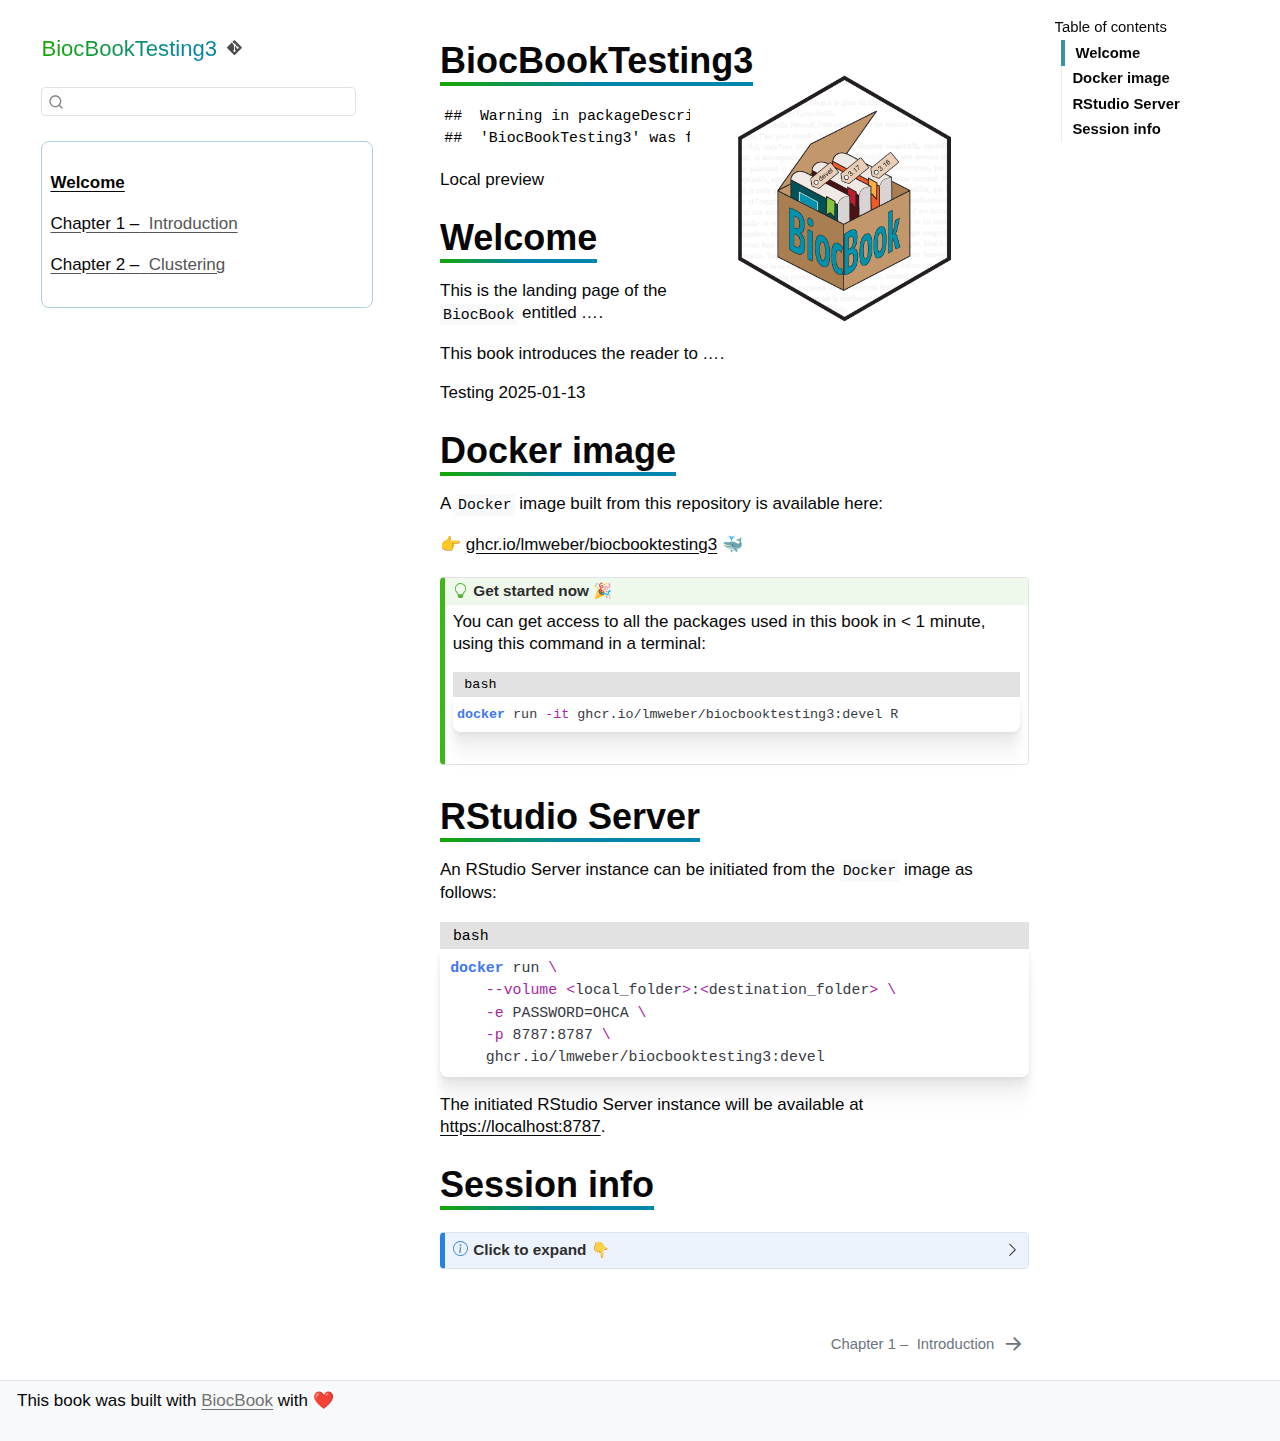
==== inst/docs/index.html @ b906fea3 "testing 2025-01-13" ====
<!DOCTYPE html>
<html xmlns="http://www.w3.org/1999/xhtml" lang="en" xml:lang="en"><head>
<meta http-equiv="Content-Type" content="text/html; charset=UTF-8">
<meta charset="utf-8">
<meta name="generator" content="quarto-1.6.39">
<meta name="viewport" content="width=device-width, initial-scale=1.0, user-scalable=yes">
<title>BiocBookTesting3</title>
<style>
code{white-space: pre-wrap;}
span.smallcaps{font-variant: small-caps;}
div.columns{display: flex; gap: min(4vw, 1.5em);}
div.column{flex: auto; overflow-x: auto;}
div.hanging-indent{margin-left: 1.5em; text-indent: -1.5em;}
ul.task-list{list-style: none;}
ul.task-list li input[type="checkbox"] {
  width: 0.8em;
  margin: 0 0.8em 0.2em -1em; /* quarto-specific, see https://github.com/quarto-dev/quarto-cli/issues/4556 */ 
  vertical-align: middle;
}
/* CSS for syntax highlighting */
pre > code.sourceCode { white-space: pre; position: relative; }
pre > code.sourceCode > span { line-height: 1.25; }
pre > code.sourceCode > span:empty { height: 1.2em; }
.sourceCode { overflow: visible; }
code.sourceCode > span { color: inherit; text-decoration: inherit; }
div.sourceCode { margin: 1em 0; }
pre.sourceCode { margin: 0; }
@media screen {
div.sourceCode { overflow: auto; }
}
@media print {
pre > code.sourceCode { white-space: pre-wrap; }
pre > code.sourceCode > span { display: inline-block; text-indent: -5em; padding-left: 5em; }
}
pre.numberSource code
  { counter-reset: source-line 0; }
pre.numberSource code > span
  { position: relative; left: -4em; counter-increment: source-line; }
pre.numberSource code > span > a:first-child::before
  { content: counter(source-line);
    position: relative; left: -1em; text-align: right; vertical-align: baseline;
    border: none; display: inline-block;
    -webkit-touch-callout: none; -webkit-user-select: none;
    -khtml-user-select: none; -moz-user-select: none;
    -ms-user-select: none; user-select: none;
    padding: 0 4px; width: 4em;
  }
pre.numberSource { margin-left: 3em;  padding-left: 4px; }
div.sourceCode
  {   }
@media screen {
pre > code.sourceCode > span > a:first-child::before { text-decoration: underline; }
}
</style>

<script src="site_libs/quarto-nav/quarto-nav.js"></script>
<script src="site_libs/quarto-nav/headroom.min.js"></script>
<script src="site_libs/clipboard/clipboard.min.js"></script>
<script src="site_libs/quarto-search/autocomplete.umd.js"></script>
<script src="site_libs/quarto-search/fuse.min.js"></script>
<script src="site_libs/quarto-search/quarto-search.js"></script>
<meta name="quarto:offset" content="./">
<link href="./pages/introduction.html" rel="next">
<link href="./assets/favicon.png" rel="icon" type="image/png">
<script src="site_libs/quarto-html/quarto.js"></script>
<script src="site_libs/quarto-html/popper.min.js"></script>
<script src="site_libs/quarto-html/tippy.umd.min.js"></script>
<script src="site_libs/quarto-html/anchor.min.js"></script>
<link href="site_libs/quarto-html/tippy.css" rel="stylesheet">
<link href="site_libs/quarto-html/quarto-syntax-highlighting-e8fb9d25728d58bfeac61b497e4a6629.css" rel="stylesheet" id="quarto-text-highlighting-styles">
<script src="site_libs/bootstrap/bootstrap.min.js"></script>
<link href="site_libs/bootstrap/bootstrap-icons.css" rel="stylesheet">
<link href="site_libs/bootstrap/bootstrap-6640fc9f3ba117f21c5e488130df9434.min.css" rel="stylesheet" append-hash="true" id="quarto-bootstrap" data-mode="light"><script id="quarto-search-options" type="application/json">{
  "location": "sidebar",
  "copy-button": false,
  "collapse-after": 3,
  "panel-placement": "start",
  "type": "textbox",
  "limit": 50,
  "keyboard-shortcut": [
    "f",
    "/",
    "s"
  ],
  "show-item-context": false,
  "language": {
    "search-no-results-text": "No results",
    "search-matching-documents-text": "matching documents",
    "search-copy-link-title": "Copy link to search",
    "search-hide-matches-text": "Hide additional matches",
    "search-more-match-text": "more match in this document",
    "search-more-matches-text": "more matches in this document",
    "search-clear-button-title": "Clear",
    "search-text-placeholder": "",
    "search-detached-cancel-button-title": "Cancel",
    "search-submit-button-title": "Submit",
    "search-label": "Search"
  }
}</script>
</head>
<body class="nav-sidebar docked">

<div id="quarto-search-results"></div>
  <header id="quarto-header" class="headroom fixed-top"><nav class="quarto-secondary-nav"><div class="container-fluid d-flex">
      <button type="button" class="quarto-btn-toggle btn" data-bs-toggle="collapse" role="button" data-bs-target=".quarto-sidebar-collapse-item" aria-controls="quarto-sidebar" aria-expanded="false" aria-label="Toggle sidebar navigation" onclick="if (window.quartoToggleHeadroom) { window.quartoToggleHeadroom(); }">
        <i class="bi bi-layout-text-sidebar-reverse"></i>
      </button>
        <nav class="quarto-page-breadcrumbs" aria-label="breadcrumb"><ol class="breadcrumb"><li class="breadcrumb-item"><a href="./index.html">Welcome</a></li></ol></nav>
        <a class="flex-grow-1" role="navigation" data-bs-toggle="collapse" data-bs-target=".quarto-sidebar-collapse-item" aria-controls="quarto-sidebar" aria-expanded="false" aria-label="Toggle sidebar navigation" onclick="if (window.quartoToggleHeadroom) { window.quartoToggleHeadroom(); }">      
        </a>
      <button type="button" class="btn quarto-search-button" aria-label="Search" onclick="window.quartoOpenSearch();">
        <i class="bi bi-search"></i>
      </button>
    </div>
  </nav></header><!-- content --><div id="quarto-content" class="quarto-container page-columns page-rows-contents page-layout-article">
<!-- sidebar -->
  <nav id="quarto-sidebar" class="sidebar collapse collapse-horizontal quarto-sidebar-collapse-item sidebar-navigation docked overflow-auto"><div class="pt-lg-2 mt-2 text-left sidebar-header">
    <div class="sidebar-title mb-0 py-0">
      <a href="./">BiocBookTesting3</a> 
        <div class="sidebar-tools-main">
    <div class="dropdown">
      <a href="" title="" id="quarto-navigation-tool-dropdown-0" class="quarto-navigation-tool dropdown-toggle px-1" data-bs-toggle="dropdown" aria-expanded="false" role="link" aria-label=""><i class="bi bi-git"></i></a>
      <ul class="dropdown-menu" aria-labelledby="quarto-navigation-tool-dropdown-0">
<li>
            <a class="dropdown-item sidebar-tools-main-item" href="https://github.com/lmweber/BiocBookTesting3/">
            Source Code
            </a>
          </li>
          <li>
            <a class="dropdown-item sidebar-tools-main-item" href="https://lmweber.github.io/BiocBookTesting3/devel/">
            Browse version `devel`
            </a>
          </li>
      </ul>
</div>
</div>
    </div>
      </div>
        <div class="mt-2 flex-shrink-0 align-items-center">
        <div class="sidebar-search">
        <div id="quarto-search" class="" title="Search"></div>
        </div>
        </div>
    <div class="sidebar-menu-container"> 
    <ul class="list-unstyled mt-1">
<li class="sidebar-item">
  <div class="sidebar-item-container"> 
  <a href="./index.html" class="sidebar-item-text sidebar-link active">
 <span class="menu-text">Welcome</span></a>
  </div>
</li>
        <li class="sidebar-item">
  <div class="sidebar-item-container"> 
  <a href="./pages/introduction.html" class="sidebar-item-text sidebar-link">
 <span class="menu-text"><span class="chapter-number">1</span>&nbsp; <span class="chapter-title">Introduction</span></span></a>
  </div>
</li>
        <li class="sidebar-item">
  <div class="sidebar-item-container"> 
  <a href="./pages/clustering.html" class="sidebar-item-text sidebar-link">
 <span class="menu-text"><span class="chapter-number">2</span>&nbsp; <span class="chapter-title">Clustering</span></span></a>
  </div>
</li>
    </ul>
</div>
</nav><div id="quarto-sidebar-glass" class="quarto-sidebar-collapse-item" data-bs-toggle="collapse" data-bs-target=".quarto-sidebar-collapse-item"></div>
<!-- margin-sidebar -->
    <div id="quarto-margin-sidebar" class="sidebar margin-sidebar">
        <nav id="TOC" role="doc-toc" class="toc-active"><h2 id="toc-title">Table of contents</h2>
   
  <ul>
<li><a href="#welcome" id="toc-welcome" class="nav-link active" data-scroll-target="#welcome">Welcome</a></li>
  <li><a href="#docker-image" id="toc-docker-image" class="nav-link" data-scroll-target="#docker-image">Docker image</a></li>
  <li><a href="#rstudio-server" id="toc-rstudio-server" class="nav-link" data-scroll-target="#rstudio-server">RStudio Server</a></li>
  <li><a href="#session-info" id="toc-session-info" class="nav-link" data-scroll-target="#session-info">Session info</a></li>
  </ul></nav>
    </div>
<!-- main -->
<main class="content" id="quarto-document-content"><header id="title-block-header" class="quarto-title-block default"><div class="quarto-title">
<h1 class="title">BiocBookTesting3</h1>
</div>



<div class="quarto-title-meta">

    
  
    
  </div>
  


</header><p><img src="assets/cover.png" title="BiocBookTesting3" class="quarto-cover-image img-fluid"></p>
<div class="cell" data-layout-align="center">
<pre><code>##  Warning in packageDescription("BiocBookTesting3"): no package
##  'BiocBookTesting3' was found</code></pre>
</div>
<p>Local preview</p>
<section id="welcome" class="level1 unnumbered"><h1 class="unnumbered">Welcome</h1>
<p>This is the landing page of the <code>BiocBook</code> entitled <em>…</em>.</p>
<p>This book introduces the reader to <em>…</em>.</p>
<p>Testing 2025-01-13</p>
</section><section id="docker-image" class="level1 unnumbered"><h1 class="unnumbered">Docker image</h1>
<p>A <code>Docker</code> image built from this repository is available here:</p>
<p>👉 <a href="https://ghcr.io/lmweber/biocbooktesting3">ghcr.io/lmweber/biocbooktesting3</a> 🐳</p>
<div class="callout callout-style-default callout-tip callout-titled">
<div class="callout-header d-flex align-content-center">
<div class="callout-icon-container">
<i class="callout-icon"></i>
</div>
<div class="callout-title-container flex-fill">
Get started now 🎉
</div>
</div>
<div class="callout-body-container callout-body">
<p>You can get access to all the packages used in this book in &lt; 1 minute, using this command in a terminal:</p>
<div class="cell" data-layout-align="center">
<div class="code-with-filename">
<div class="code-with-filename-file">
<pre><strong>bash</strong></pre>
</div>
<div class="sourceCode cell-code" id="cb2"><pre class="sourceCode sh code-with-copy"><code class="sourceCode bash"><span id="cb2-1"><a href="#cb2-1" aria-hidden="true" tabindex="-1"></a><span class="ex">docker</span> run <span class="at">-it</span> ghcr.io/lmweber/biocbooktesting3:devel R</span></code><button title="Copy to Clipboard" class="code-copy-button"><i class="bi"></i></button></pre></div>
</div>
</div>
</div>
</div>
</section><section id="rstudio-server" class="level1 unnumbered"><h1 class="unnumbered">RStudio Server</h1>
<p>An RStudio Server instance can be initiated from the <code>Docker</code> image as follows:</p>
<div class="cell" data-layout-align="center">
<div class="code-with-filename">
<div class="code-with-filename-file">
<pre><strong>bash</strong></pre>
</div>
<div class="sourceCode cell-code" id="cb3"><pre class="sourceCode sh code-with-copy"><code class="sourceCode bash"><span id="cb3-1"><a href="#cb3-1" aria-hidden="true" tabindex="-1"></a><span class="ex">docker</span> run <span class="dt">\</span></span>
<span id="cb3-2"><a href="#cb3-2" aria-hidden="true" tabindex="-1"></a>    <span class="at">--volume</span> <span class="op">&lt;</span>local_folder<span class="op">&gt;</span>:<span class="op">&lt;</span>destination_folder<span class="op">&gt;</span> <span class="dt">\</span></span>
<span id="cb3-3"><a href="#cb3-3" aria-hidden="true" tabindex="-1"></a>    <span class="at">-e</span> PASSWORD=OHCA <span class="dt">\</span></span>
<span id="cb3-4"><a href="#cb3-4" aria-hidden="true" tabindex="-1"></a>    <span class="at">-p</span> 8787:8787 <span class="dt">\</span></span>
<span id="cb3-5"><a href="#cb3-5" aria-hidden="true" tabindex="-1"></a>    ghcr.io/lmweber/biocbooktesting3:devel</span></code><button title="Copy to Clipboard" class="code-copy-button"><i class="bi"></i></button></pre></div>
</div>
</div>
<p>The initiated RStudio Server instance will be available at <a href="https://localhost:8787">https://localhost:8787</a>.</p>
<!-- 
# System dependencies and conda 

A pre-configured `micromamba` environment called `BiocBook` is available 
once the Docker image is loaded. It provides all the softwares listed in 
`requirements.yml`. 








::: {.cell layout-align="center" filename='bash'}

```{.sh .cell-code}
docker run -it ghcr.io/lmweber/biocbooktesting3:devel bash
micromamba activate BiocBook
```
:::







-->
</section><section id="session-info" class="level1 unnumbered"><h1 class="unnumbered">Session info</h1>
<div class="callout callout-style-default callout-note callout-titled">
<div class="callout-header d-flex align-content-center" data-bs-toggle="collapse" data-bs-target=".callout-2-contents" aria-controls="callout-2" aria-expanded="false" aria-label="Toggle callout">
<div class="callout-icon-container">
<i class="callout-icon"></i>
</div>
<div class="callout-title-container flex-fill">
Click to expand 👇
</div>
<div class="callout-btn-toggle d-inline-block border-0 py-1 ps-1 pe-0 float-end"><i class="callout-toggle"></i></div>
</div>
<div id="callout-2" class="callout-2-contents callout-collapse collapse">
<div class="callout-body-container callout-body">
<div class="cell" data-layout-align="center">
<div class="sourceCode" id="cb4"><pre class="downlit sourceCode r code-with-copy"><code class="sourceCode R"><span><span class="fu">sessioninfo</span><span class="fu">::</span><span class="fu"><a href="https://r-lib.github.io/sessioninfo/reference/session_info.html">session_info</a></span><span class="op">(</span></span>
<span>    <span class="fu"><a href="https://rdrr.io/r/utils/installed.packages.html">installed.packages</a></span><span class="op">(</span><span class="op">)</span><span class="op">[</span>,<span class="st">"Package"</span><span class="op">]</span>, </span>
<span>    include_base <span class="op">=</span> <span class="cn">TRUE</span></span>
<span><span class="op">)</span></span>
<span><span class="co">##  ─ Session info ────────────────────────────────────────────────────────────</span></span>
<span><span class="co">##   setting  value</span></span>
<span><span class="co">##   version  R version 4.4.2 (2024-10-31)</span></span>
<span><span class="co">##   os       macOS Sequoia 15.2</span></span>
<span><span class="co">##   system   aarch64, darwin20</span></span>
<span><span class="co">##   ui       X11</span></span>
<span><span class="co">##   language (EN)</span></span>
<span><span class="co">##   collate  en_US.UTF-8</span></span>
<span><span class="co">##   ctype    en_US.UTF-8</span></span>
<span><span class="co">##   tz       America/New_York</span></span>
<span><span class="co">##   date     2025-01-13</span></span>
<span><span class="co">##   pandoc   3.2 @ /Applications/RStudio.app/Contents/Resources/app/quarto/bin/tools/aarch64/ (via rmarkdown)</span></span>
<span><span class="co">##  </span></span>
<span><span class="co">##  ─ Packages ────────────────────────────────────────────────────────────────</span></span>
<span><span class="co">##   ! package              * version   date (UTC) lib source</span></span>
<span><span class="co">##     abind                  1.4-8     2024-09-12 [1] CRAN (R 4.4.1)</span></span>
<span><span class="co">##     AnnotationDbi          1.68.0    2024-11-08 [1] Bioconductor 3.20 (R 4.4.1)</span></span>
<span><span class="co">##     AnnotationHub          3.14.0    2024-11-08 [1] Bioconductor 3.20 (R 4.4.1)</span></span>
<span><span class="co">##     aricode                1.0.3     2023-10-20 [1] CRAN (R 4.4.0)</span></span>
<span><span class="co">##     askpass                1.2.1     2024-10-04 [1] CRAN (R 4.4.1)</span></span>
<span><span class="co">##     assorthead             1.0.1     2024-11-28 [1] Bioconductor 3.20 (R 4.4.2)</span></span>
<span><span class="co">##     attempt                0.3.1     2020-05-03 [1] CRAN (R 4.4.0)</span></span>
<span><span class="co">##     available              1.1.0     2022-07-10 [1] CRAN (R 4.4.0)</span></span>
<span><span class="co">##     backports              1.5.0     2024-05-23 [1] CRAN (R 4.4.0)</span></span>
<span><span class="co">##     Banksy                 1.2.0     2024-11-08 [1] Bioconductor 3.20 (R 4.4.1)</span></span>
<span><span class="co">##     base                 * 4.4.2     2024-11-01 [?] local</span></span>
<span><span class="co">##     base64enc              0.1-3     2015-07-28 [1] CRAN (R 4.4.0)</span></span>
<span><span class="co">##     beachmat               2.22.0    2024-11-08 [1] Bioconductor 3.20 (R 4.4.1)</span></span>
<span><span class="co">##     beeswarm               0.4.0     2021-06-01 [1] CRAN (R 4.4.0)</span></span>
<span><span class="co">##     benchmarkme            1.0.8     2022-06-12 [1] CRAN (R 4.4.0)</span></span>
<span><span class="co">##     benchmarkmeData        1.0.4     2020-04-23 [1] CRAN (R 4.4.0)</span></span>
<span><span class="co">##     BH                     1.87.0-1  2024-12-17 [1] CRAN (R 4.4.1)</span></span>
<span><span class="co">##     Biobase                2.66.0    2024-11-08 [1] Bioconductor 3.20 (R 4.4.1)</span></span>
<span><span class="co">##     BiocBook               1.4.0     2024-11-23 [1] Bioconductor 3.20 (R 4.4.2)</span></span>
<span><span class="co">##     BiocFileCache          2.14.0    2024-11-08 [1] Bioconductor 3.20 (R 4.4.1)</span></span>
<span><span class="co">##     BiocGenerics           0.52.0    2024-11-08 [1] Bioconductor 3.20 (R 4.4.1)</span></span>
<span><span class="co">##     BiocIO                 1.16.0    2024-11-08 [1] Bioconductor 3.20 (R 4.4.1)</span></span>
<span><span class="co">##     BiocManager            1.30.25   2024-08-28 [1] CRAN (R 4.4.1)</span></span>
<span><span class="co">##     BiocNeighbors          2.0.1     2024-11-28 [1] Bioconductor 3.20 (R 4.4.2)</span></span>
<span><span class="co">##     BiocParallel           1.40.0    2024-11-23 [1] Bioconductor 3.20 (R 4.4.2)</span></span>
<span><span class="co">##     BiocSingular           1.22.0    2024-11-08 [1] Bioconductor 3.20 (R 4.4.1)</span></span>
<span><span class="co">##     BiocStyle              2.34.0    2024-11-08 [1] Bioconductor 3.20 (R 4.4.1)</span></span>
<span><span class="co">##     BiocVersion            3.20.0    2024-05-04 [1] Bioconductor 3.20 (R 4.4.0)</span></span>
<span><span class="co">##     Biostrings             2.74.1    2024-12-16 [1] Bioconductor 3.20 (R 4.4.2)</span></span>
<span><span class="co">##     bit                    4.5.0.1   2024-12-03 [1] CRAN (R 4.4.1)</span></span>
<span><span class="co">##     bit64                  4.5.2     2024-09-22 [1] CRAN (R 4.4.1)</span></span>
<span><span class="co">##     bitops                 1.0-9     2024-10-03 [1] CRAN (R 4.4.1)</span></span>
<span><span class="co">##     blob                   1.2.4     2023-03-17 [1] CRAN (R 4.4.0)</span></span>
<span><span class="co">##     bluster                1.16.0    2024-11-08 [1] Bioconductor 3.20 (R 4.4.1)</span></span>
<span><span class="co">##     bookdown               0.42      2025-01-07 [1] CRAN (R 4.4.1)</span></span>
<span><span class="co">##     boot                   1.3-31    2024-08-28 [1] CRAN (R 4.4.2)</span></span>
<span><span class="co">##     brew                   1.0-10    2023-12-16 [1] CRAN (R 4.4.0)</span></span>
<span><span class="co">##     brio                   1.1.5     2024-04-24 [1] CRAN (R 4.4.0)</span></span>
<span><span class="co">##     BRISC                  1.0.6     2024-10-02 [1] CRAN (R 4.4.1)</span></span>
<span><span class="co">##     broom                  1.0.7     2024-09-26 [1] CRAN (R 4.4.1)</span></span>
<span><span class="co">##     bslib                  0.8.0     2024-07-29 [1] CRAN (R 4.4.0)</span></span>
<span><span class="co">##     cachem                 1.1.0     2024-05-16 [1] CRAN (R 4.4.0)</span></span>
<span><span class="co">##     Cairo                  1.6-2     2023-11-28 [1] CRAN (R 4.4.0)</span></span>
<span><span class="co">##     callr                  3.7.6     2024-03-25 [1] CRAN (R 4.4.0)</span></span>
<span><span class="co">##     cellranger             1.1.0     2016-07-27 [1] CRAN (R 4.4.0)</span></span>
<span><span class="co">##     circlize               0.4.16    2024-02-20 [1] CRAN (R 4.4.0)</span></span>
<span><span class="co">##     class                  7.3-23    2025-01-01 [1] CRAN (R 4.4.1)</span></span>
<span><span class="co">##     classInt               0.4-11    2025-01-08 [1] CRAN (R 4.4.1)</span></span>
<span><span class="co">##     cli                    3.6.3     2024-06-21 [1] CRAN (R 4.4.0)</span></span>
<span><span class="co">##     clipr                  0.8.0     2022-02-22 [1] CRAN (R 4.4.0)</span></span>
<span><span class="co">##     clisymbols             1.2.0     2017-05-21 [1] CRAN (R 4.4.0)</span></span>
<span><span class="co">##     clue                   0.3-66    2024-11-13 [1] CRAN (R 4.4.1)</span></span>
<span><span class="co">##     cluster                2.1.8     2024-12-11 [1] CRAN (R 4.4.1)</span></span>
<span><span class="co">##     codetools              0.2-20    2024-03-31 [1] CRAN (R 4.4.2)</span></span>
<span><span class="co">##     collections            0.3.7     2023-01-05 [1] CRAN (R 4.4.0)</span></span>
<span><span class="co">##     colorspace             2.1-1     2024-07-26 [1] CRAN (R 4.4.0)</span></span>
<span><span class="co">##     commonmark             1.9.2     2024-10-04 [1] CRAN (R 4.4.1)</span></span>
<span><span class="co">##   P compiler               4.4.2     2024-11-01 [1] local</span></span>
<span><span class="co">##     ComplexHeatmap         2.22.0    2024-11-08 [1] Bioconductor 3.20 (R 4.4.1)</span></span>
<span><span class="co">##     concaveman             1.1.0     2020-05-11 [1] CRAN (R 4.4.0)</span></span>
<span><span class="co">##     config                 0.3.2     2023-08-30 [1] CRAN (R 4.4.0)</span></span>
<span><span class="co">##     conflicted             1.2.0     2023-02-01 [1] CRAN (R 4.4.0)</span></span>
<span><span class="co">##     cowplot                1.1.3     2024-01-22 [1] CRAN (R 4.4.0)</span></span>
<span><span class="co">##     cpp11                  0.5.1     2024-12-04 [1] CRAN (R 4.4.1)</span></span>
<span><span class="co">##     crayon                 1.5.3     2024-06-20 [1] CRAN (R 4.4.0)</span></span>
<span><span class="co">##     credentials            2.0.2     2024-10-04 [1] CRAN (R 4.4.1)</span></span>
<span><span class="co">##     crosstalk              1.2.1     2023-11-23 [1] CRAN (R 4.4.0)</span></span>
<span><span class="co">##     curl                   6.1.0     2025-01-06 [1] CRAN (R 4.4.1)</span></span>
<span><span class="co">##     cyclocomp              1.1.1     2023-08-30 [1] CRAN (R 4.4.0)</span></span>
<span><span class="co">##     cytomapper             1.18.0    2024-11-08 [1] Bioconductor 3.20 (R 4.4.1)</span></span>
<span><span class="co">##     data.table             1.16.4    2024-12-06 [1] CRAN (R 4.4.1)</span></span>
<span><span class="co">##   P datasets             * 4.4.2     2024-11-01 [1] local</span></span>
<span><span class="co">##     DBI                    1.2.3     2024-06-02 [1] CRAN (R 4.4.0)</span></span>
<span><span class="co">##     dbplyr                 2.5.0     2024-03-19 [1] CRAN (R 4.4.0)</span></span>
<span><span class="co">##     dbscan                 1.2-0     2024-06-28 [1] CRAN (R 4.4.0)</span></span>
<span><span class="co">##     DelayedArray           0.32.0    2024-11-08 [1] Bioconductor 3.20 (R 4.4.1)</span></span>
<span><span class="co">##     DelayedMatrixStats     1.28.1    2025-01-09 [1] Bioconductor 3.20 (R 4.4.2)</span></span>
<span><span class="co">##     desc                   1.4.3     2023-12-10 [1] CRAN (R 4.4.0)</span></span>
<span><span class="co">##     devtools               2.4.5     2022-10-11 [1] CRAN (R 4.4.0)</span></span>
<span><span class="co">##     diffobj                0.3.5     2021-10-05 [1] CRAN (R 4.4.0)</span></span>
<span><span class="co">##     digest                 0.6.37    2024-08-19 [1] CRAN (R 4.4.1)</span></span>
<span><span class="co">##     distances              0.1.11    2024-07-31 [1] CRAN (R 4.4.0)</span></span>
<span><span class="co">##     doParallel             1.0.17    2022-02-07 [1] CRAN (R 4.4.0)</span></span>
<span><span class="co">##     dotCall64              1.2       2024-10-04 [1] CRAN (R 4.4.1)</span></span>
<span><span class="co">##     downlit                0.4.4     2024-06-10 [1] CRAN (R 4.4.0)</span></span>
<span><span class="co">##     dplyr                  1.1.4     2023-11-17 [1] CRAN (R 4.4.0)</span></span>
<span><span class="co">##     dqrng                  0.4.1     2024-05-28 [1] CRAN (R 4.4.0)</span></span>
<span><span class="co">##     DropletUtils           1.26.0    2024-11-08 [1] Bioconductor 3.20 (R 4.4.1)</span></span>
<span><span class="co">##     DT                     0.33      2024-04-04 [1] CRAN (R 4.4.0)</span></span>
<span><span class="co">##     dtplyr                 1.3.1     2023-03-22 [1] CRAN (R 4.4.0)</span></span>
<span><span class="co">##     e1071                  1.7-16    2024-09-16 [1] CRAN (R 4.4.1)</span></span>
<span><span class="co">##     EBImage                4.48.0    2024-11-08 [1] Bioconductor 3.20 (R 4.4.1)</span></span>
<span><span class="co">##     edgeR                  4.4.1     2024-12-02 [1] Bioconductor 3.20 (R 4.4.2)</span></span>
<span><span class="co">##     ellipsis               0.3.2     2021-04-29 [1] CRAN (R 4.4.0)</span></span>
<span><span class="co">##     evaluate               1.0.1     2024-10-10 [1] CRAN (R 4.4.1)</span></span>
<span><span class="co">##     ExperimentHub          2.14.0    2024-11-08 [1] Bioconductor 3.20 (R 4.4.1)</span></span>
<span><span class="co">##     fansi                  1.0.6     2023-12-08 [1] CRAN (R 4.4.0)</span></span>
<span><span class="co">##     farver                 2.1.2     2024-05-13 [1] CRAN (R 4.4.0)</span></span>
<span><span class="co">##     fastmap                1.2.0     2024-05-15 [1] CRAN (R 4.4.0)</span></span>
<span><span class="co">##     fftwtools              0.9-11    2021-03-01 [1] CRAN (R 4.4.0)</span></span>
<span><span class="co">##     fields                 16.3      2024-09-30 [1] CRAN (R 4.4.1)</span></span>
<span><span class="co">##     filelock               1.0.3     2023-12-11 [1] CRAN (R 4.4.0)</span></span>
<span><span class="co">##     FNN                    1.1.4.1   2024-09-22 [1] CRAN (R 4.4.1)</span></span>
<span><span class="co">##     fontawesome            0.5.3     2024-11-16 [1] CRAN (R 4.4.1)</span></span>
<span><span class="co">##     forcats                1.0.0     2023-01-29 [1] CRAN (R 4.4.0)</span></span>
<span><span class="co">##     foreach                1.5.2     2022-02-02 [1] CRAN (R 4.4.0)</span></span>
<span><span class="co">##     foreign                0.8-87    2024-06-26 [1] CRAN (R 4.4.0)</span></span>
<span><span class="co">##     formatR                1.14      2023-01-17 [1] CRAN (R 4.4.0)</span></span>
<span><span class="co">##     fs                     1.6.5     2024-10-30 [1] CRAN (R 4.4.1)</span></span>
<span><span class="co">##     futile.logger          1.4.3     2016-07-10 [1] CRAN (R 4.4.0)</span></span>
<span><span class="co">##     futile.options         1.0.1     2018-04-20 [1] CRAN (R 4.4.0)</span></span>
<span><span class="co">##     gargle                 1.5.2     2023-07-20 [1] CRAN (R 4.4.0)</span></span>
<span><span class="co">##     generics               0.1.3     2022-07-05 [1] CRAN (R 4.4.0)</span></span>
<span><span class="co">##     GenomeInfoDb           1.42.1    2024-11-28 [1] Bioconductor 3.20 (R 4.4.2)</span></span>
<span><span class="co">##     GenomeInfoDbData       1.2.13    2024-12-19 [1] Bioconductor</span></span>
<span><span class="co">##     GenomicAlignments      1.42.0    2024-11-08 [1] Bioconductor 3.20 (R 4.4.1)</span></span>
<span><span class="co">##     GenomicRanges          1.58.0    2024-11-08 [1] Bioconductor 3.20 (R 4.4.1)</span></span>
<span><span class="co">##     gert                   2.1.4     2024-10-14 [1] CRAN (R 4.4.1)</span></span>
<span><span class="co">##     GetoptLong             1.0.5     2020-12-15 [1] CRAN (R 4.4.0)</span></span>
<span><span class="co">##     ggbeeswarm             0.7.2     2023-04-29 [1] CRAN (R 4.4.0)</span></span>
<span><span class="co">##     ggforce                0.4.2     2024-02-19 [1] CRAN (R 4.4.0)</span></span>
<span><span class="co">##     ggplot2                3.5.1     2024-04-23 [1] CRAN (R 4.4.0)</span></span>
<span><span class="co">##     ggraph                 2.2.1     2024-03-07 [1] CRAN (R 4.4.0)</span></span>
<span><span class="co">##     ggrastr                1.0.2     2023-06-01 [1] CRAN (R 4.4.0)</span></span>
<span><span class="co">##     ggrepel                0.9.6     2024-09-07 [1] CRAN (R 4.4.1)</span></span>
<span><span class="co">##     ggside                 0.3.1     2024-03-01 [1] CRAN (R 4.4.0)</span></span>
<span><span class="co">##     ggspavis               1.12.0    2024-11-08 [1] Bioconductor 3.20 (R 4.4.1)</span></span>
<span><span class="co">##     gh                     1.4.1     2024-03-28 [1] CRAN (R 4.4.0)</span></span>
<span><span class="co">##     gitcreds               0.1.2     2022-09-08 [1] CRAN (R 4.4.0)</span></span>
<span><span class="co">##     GlobalOptions          0.1.2     2020-06-10 [1] CRAN (R 4.4.0)</span></span>
<span><span class="co">##     glue                   1.8.0     2024-09-30 [1] CRAN (R 4.4.1)</span></span>
<span><span class="co">##     golem                  0.5.1     2024-08-27 [1] CRAN (R 4.4.1)</span></span>
<span><span class="co">##     googledrive            2.1.1     2023-06-11 [1] CRAN (R 4.4.0)</span></span>
<span><span class="co">##     googlesheets4          1.1.1     2023-06-11 [1] CRAN (R 4.4.0)</span></span>
<span><span class="co">##   P graphics             * 4.4.2     2024-11-01 [1] local</span></span>
<span><span class="co">##     graphlayouts           1.2.1     2024-11-18 [1] CRAN (R 4.4.1)</span></span>
<span><span class="co">##   P grDevices            * 4.4.2     2024-11-01 [1] local</span></span>
<span><span class="co">##     grid                   4.4.2     2024-11-01 [?] local</span></span>
<span><span class="co">##     gridExtra              2.3       2017-09-09 [1] CRAN (R 4.4.0)</span></span>
<span><span class="co">##     gtable                 0.3.6     2024-10-25 [1] CRAN (R 4.4.1)</span></span>
<span><span class="co">##     haven                  2.5.4     2023-11-30 [1] CRAN (R 4.4.0)</span></span>
<span><span class="co">##     HDF5Array              1.34.0    2024-11-08 [1] Bioconductor 3.20 (R 4.4.1)</span></span>
<span><span class="co">##     here                   1.0.1     2020-12-13 [1] CRAN (R 4.4.0)</span></span>
<span><span class="co">##     highr                  0.11      2024-05-26 [1] CRAN (R 4.4.0)</span></span>
<span><span class="co">##     hms                    1.1.3     2023-03-21 [1] CRAN (R 4.4.0)</span></span>
<span><span class="co">##     hoodscanR              1.4.0     2024-11-08 [1] Bioconductor 3.20 (R 4.4.1)</span></span>
<span><span class="co">##     htmltools              0.5.8.1   2024-04-04 [1] CRAN (R 4.4.0)</span></span>
<span><span class="co">##     htmlwidgets            1.6.4     2023-12-06 [1] CRAN (R 4.4.0)</span></span>
<span><span class="co">##     httpuv                 1.6.15    2024-03-26 [1] CRAN (R 4.4.0)</span></span>
<span><span class="co">##     httr                   1.4.7     2023-08-15 [1] CRAN (R 4.4.0)</span></span>
<span><span class="co">##     httr2                  1.0.7     2024-11-26 [1] CRAN (R 4.4.1)</span></span>
<span><span class="co">##     ids                    1.0.1     2017-05-31 [1] CRAN (R 4.4.0)</span></span>
<span><span class="co">##     igraph                 2.1.2     2024-12-07 [1] CRAN (R 4.4.1)</span></span>
<span><span class="co">##     imcRtools              1.12.0    2024-10-29 [1] Bioconductor 3.20 (R 4.4.2)</span></span>
<span><span class="co">##     ini                    0.3.1     2018-05-20 [1] CRAN (R 4.4.0)</span></span>
<span><span class="co">##     IRanges                2.40.1    2024-12-05 [1] Bioconductor 3.20 (R 4.4.2)</span></span>
<span><span class="co">##     irlba                  2.3.5.1   2022-10-03 [1] CRAN (R 4.4.0)</span></span>
<span><span class="co">##     isoband                0.2.7     2022-12-20 [1] CRAN (R 4.4.0)</span></span>
<span><span class="co">##     iterators              1.0.14    2022-02-05 [1] CRAN (R 4.4.0)</span></span>
<span><span class="co">##     janeaustenr            1.0.0     2022-08-26 [1] CRAN (R 4.4.0)</span></span>
<span><span class="co">##     jpeg                   0.1-10    2022-11-29 [1] CRAN (R 4.4.0)</span></span>
<span><span class="co">##     jquerylib              0.1.4     2021-04-26 [1] CRAN (R 4.4.0)</span></span>
<span><span class="co">##     jsonlite               1.8.9     2024-09-20 [1] CRAN (R 4.4.1)</span></span>
<span><span class="co">##     KEGGREST               1.46.0    2024-11-08 [1] Bioconductor 3.20 (R 4.4.1)</span></span>
<span><span class="co">##     KernSmooth             2.23-26   2025-01-01 [1] CRAN (R 4.4.1)</span></span>
<span><span class="co">##     knitr                  1.49      2024-11-08 [1] CRAN (R 4.4.1)</span></span>
<span><span class="co">##     labeling               0.4.3     2023-08-29 [1] CRAN (R 4.4.0)</span></span>
<span><span class="co">##     lambda.r               1.2.4     2019-09-18 [1] CRAN (R 4.4.0)</span></span>
<span><span class="co">##     languageserver         0.3.16    2023-08-18 [1] CRAN (R 4.4.0)</span></span>
<span><span class="co">##     later                  1.4.1     2024-11-27 [1] CRAN (R 4.4.1)</span></span>
<span><span class="co">##     lattice                0.22-6    2024-03-20 [1] CRAN (R 4.4.2)</span></span>
<span><span class="co">##     lazyeval               0.2.2     2019-03-15 [1] CRAN (R 4.4.0)</span></span>
<span><span class="co">##     leidenAlg              1.1.4     2024-10-17 [1] CRAN (R 4.4.1)</span></span>
<span><span class="co">##     lifecycle              1.0.4     2023-11-07 [1] CRAN (R 4.4.0)</span></span>
<span><span class="co">##     limma                  3.62.2    2025-01-09 [1] Bioconductor 3.20 (R 4.4.2)</span></span>
<span><span class="co">##     lintr                  3.1.2     2024-03-25 [1] CRAN (R 4.4.0)</span></span>
<span><span class="co">##     lobstr                 1.1.2     2022-06-22 [1] CRAN (R 4.4.0)</span></span>
<span><span class="co">##     locfit                 1.5-9.10  2024-06-24 [1] CRAN (R 4.4.0)</span></span>
<span><span class="co">##     lubridate              1.9.4     2024-12-08 [1] CRAN (R 4.4.1)</span></span>
<span><span class="co">##     magick                 2.8.5     2024-09-20 [1] CRAN (R 4.4.1)</span></span>
<span><span class="co">##     magrittr               2.0.3     2022-03-30 [1] CRAN (R 4.4.0)</span></span>
<span><span class="co">##     maps                   3.4.2.1   2024-11-10 [1] CRAN (R 4.4.1)</span></span>
<span><span class="co">##     MASS                   7.3-64    2025-01-04 [1] CRAN (R 4.4.1)</span></span>
<span><span class="co">##     Matrix                 1.7-1     2024-10-18 [1] CRAN (R 4.4.2)</span></span>
<span><span class="co">##     MatrixGenerics         1.18.1    2025-01-09 [1] Bioconductor 3.20 (R 4.4.2)</span></span>
<span><span class="co">##     matrixStats            1.5.0     2025-01-07 [1] CRAN (R 4.4.1)</span></span>
<span><span class="co">##     mclust                 6.1.1     2024-04-29 [1] CRAN (R 4.4.0)</span></span>
<span><span class="co">##     memoise                2.0.1     2021-11-26 [1] CRAN (R 4.4.0)</span></span>
<span><span class="co">##     metapod                1.14.0    2024-11-08 [1] Bioconductor 3.20 (R 4.4.1)</span></span>
<span><span class="co">##   P methods              * 4.4.2     2024-11-01 [1] local</span></span>
<span><span class="co">##     mgcv                   1.9-1     2023-12-21 [1] CRAN (R 4.4.2)</span></span>
<span><span class="co">##     mime                   0.12      2021-09-28 [1] CRAN (R 4.4.0)</span></span>
<span><span class="co">##     miniUI                 0.1.1.1   2018-05-18 [1] CRAN (R 4.4.0)</span></span>
<span><span class="co">##     modelr                 0.1.11    2023-03-22 [1] CRAN (R 4.4.0)</span></span>
<span><span class="co">##     munsell                0.5.1     2024-04-01 [1] CRAN (R 4.4.0)</span></span>
<span><span class="co">##     nlme                   3.1-166   2024-08-14 [1] CRAN (R 4.4.2)</span></span>
<span><span class="co">##     nnet                   7.3-20    2025-01-01 [1] CRAN (R 4.4.1)</span></span>
<span><span class="co">##     nnls                   1.6       2024-10-23 [1] CRAN (R 4.4.1)</span></span>
<span><span class="co">##     nnSVG                  1.10.0    2024-11-08 [1] Bioconductor 3.20 (R 4.4.1)</span></span>
<span><span class="co">##     openssl                2.3.1     2025-01-09 [1] CRAN (R 4.4.1)</span></span>
<span><span class="co">##     paletteer              1.6.0     2024-01-21 [1] CRAN (R 4.4.0)</span></span>
<span><span class="co">##     parallel               4.4.2     2024-11-01 [?] local</span></span>
<span><span class="co">##     patchwork              1.3.0     2024-09-16 [1] CRAN (R 4.4.1)</span></span>
<span><span class="co">##     pbapply                1.7-2     2023-06-27 [1] CRAN (R 4.4.0)</span></span>
<span><span class="co">##     pbmcapply              1.5.1     2022-04-28 [1] CRAN (R 4.4.0)</span></span>
<span><span class="co">##     pheatmap               1.0.12    2019-01-04 [1] CRAN (R 4.4.0)</span></span>
<span><span class="co">##     pillar                 1.10.1    2025-01-07 [1] CRAN (R 4.4.1)</span></span>
<span><span class="co">##     pkgbuild               1.4.5     2024-10-28 [1] CRAN (R 4.4.1)</span></span>
<span><span class="co">##     pkgconfig              2.0.3     2019-09-22 [1] CRAN (R 4.4.0)</span></span>
<span><span class="co">##     pkgdown                2.1.1     2024-09-17 [1] CRAN (R 4.4.1)</span></span>
<span><span class="co">##     pkgload                1.4.0     2024-06-28 [1] CRAN (R 4.4.0)</span></span>
<span><span class="co">##     plogr                  0.2.0     2018-03-25 [1] CRAN (R 4.4.0)</span></span>
<span><span class="co">##     plotly                 4.10.4    2024-01-13 [1] CRAN (R 4.4.0)</span></span>
<span><span class="co">##     plyr                   1.8.9     2023-10-02 [1] CRAN (R 4.4.0)</span></span>
<span><span class="co">##     png                    0.1-8     2022-11-29 [1] CRAN (R 4.4.0)</span></span>
<span><span class="co">##     polyclip               1.10-7    2024-07-23 [1] CRAN (R 4.4.0)</span></span>
<span><span class="co">##     praise                 1.0.0     2015-08-11 [1] CRAN (R 4.4.0)</span></span>
<span><span class="co">##     prettyunits            1.2.0     2023-09-24 [1] CRAN (R 4.4.0)</span></span>
<span><span class="co">##     prismatic              1.1.2     2024-04-10 [1] CRAN (R 4.4.0)</span></span>
<span><span class="co">##     pROC                   1.18.5    2023-11-01 [1] CRAN (R 4.4.0)</span></span>
<span><span class="co">##     processx               3.8.5     2025-01-08 [1] CRAN (R 4.4.1)</span></span>
<span><span class="co">##     profvis                0.4.0     2024-09-20 [1] CRAN (R 4.4.1)</span></span>
<span><span class="co">##     progress               1.2.3     2023-12-06 [1] CRAN (R 4.4.0)</span></span>
<span><span class="co">##     promises               1.3.2     2024-11-28 [1] CRAN (R 4.4.1)</span></span>
<span><span class="co">##     proxy                  0.4-27    2022-06-09 [1] CRAN (R 4.4.0)</span></span>
<span><span class="co">##     ps                     1.8.1     2024-10-28 [1] CRAN (R 4.4.1)</span></span>
<span><span class="co">##     purrr                  1.0.2     2023-08-10 [1] CRAN (R 4.4.0)</span></span>
<span><span class="co">##     quarto                 1.4.4     2024-07-20 [1] CRAN (R 4.4.0)</span></span>
<span><span class="co">##     R.cache                0.16.0    2022-07-21 [1] CRAN (R 4.4.0)</span></span>
<span><span class="co">##     R.methodsS3            1.8.2     2022-06-13 [1] CRAN (R 4.4.0)</span></span>
<span><span class="co">##     R.oo                   1.27.0    2024-11-01 [1] CRAN (R 4.4.1)</span></span>
<span><span class="co">##     R.utils                2.12.3    2023-11-18 [1] CRAN (R 4.4.0)</span></span>
<span><span class="co">##     R6                     2.5.1     2021-08-19 [1] CRAN (R 4.4.0)</span></span>
<span><span class="co">##     ragg                   1.3.3     2024-09-11 [1] CRAN (R 4.4.1)</span></span>
<span><span class="co">##     RANN                   2.6.2     2024-08-25 [1] CRAN (R 4.4.1)</span></span>
<span><span class="co">##     rappdirs               0.3.3     2021-01-31 [1] CRAN (R 4.4.0)</span></span>
<span><span class="co">##     raster                 3.6-30    2024-10-02 [1] CRAN (R 4.4.1)</span></span>
<span><span class="co">##     rcmdcheck              1.4.0     2021-09-27 [1] CRAN (R 4.4.0)</span></span>
<span><span class="co">##     RColorBrewer           1.1-3     2022-04-03 [1] CRAN (R 4.4.0)</span></span>
<span><span class="co">##     Rcpp                   1.0.13-1  2024-11-02 [1] CRAN (R 4.4.1)</span></span>
<span><span class="co">##     RcppAnnoy              0.0.22    2024-01-23 [1] CRAN (R 4.4.0)</span></span>
<span><span class="co">##     RcppArmadillo          14.2.2-1  2024-12-06 [1] CRAN (R 4.4.1)</span></span>
<span><span class="co">##     RcppEigen              0.3.4.0.2 2024-08-24 [1] CRAN (R 4.4.1)</span></span>
<span><span class="co">##     RcppHungarian          0.3       2023-09-05 [1] CRAN (R 4.4.0)</span></span>
<span><span class="co">##     RcppML                 0.3.7     2021-09-21 [1] CRAN (R 4.4.0)</span></span>
<span><span class="co">##     RcppProgress           0.4.2     2020-02-06 [1] CRAN (R 4.4.0)</span></span>
<span><span class="co">##     RCurl                  1.98-1.16 2024-07-11 [1] CRAN (R 4.4.0)</span></span>
<span><span class="co">##     rdist                  0.0.5     2020-05-04 [1] CRAN (R 4.4.0)</span></span>
<span><span class="co">##     readr                  2.1.5     2024-01-10 [1] CRAN (R 4.4.0)</span></span>
<span><span class="co">##     readxl                 1.4.3     2023-07-06 [1] CRAN (R 4.4.0)</span></span>
<span><span class="co">##     rematch                2.0.0     2023-08-30 [1] CRAN (R 4.4.0)</span></span>
<span><span class="co">##     rematch2               2.1.2     2020-05-01 [1] CRAN (R 4.4.0)</span></span>
<span><span class="co">##     remotes                2.5.0     2024-03-17 [1] CRAN (R 4.4.0)</span></span>
<span><span class="co">##     renv                   1.0.11    2024-10-12 [1] CRAN (R 4.4.1)</span></span>
<span><span class="co">##     reprex                 2.1.1     2024-07-06 [1] CRAN (R 4.4.0)</span></span>
<span><span class="co">##     restfulr               0.0.15    2022-06-16 [1] CRAN (R 4.4.0)</span></span>
<span><span class="co">##     rex                    1.2.1     2021-11-26 [1] CRAN (R 4.4.0)</span></span>
<span><span class="co">##     rhdf5                  2.50.2    2025-01-09 [1] Bioconductor 3.20 (R 4.4.2)</span></span>
<span><span class="co">##     rhdf5filters           1.18.0    2024-11-08 [1] Bioconductor 3.20 (R 4.4.1)</span></span>
<span><span class="co">##     Rhdf5lib               1.28.0    2024-11-08 [1] Bioconductor 3.20 (R 4.4.1)</span></span>
<span><span class="co">##     Rhtslib                3.2.0     2024-11-08 [1] Bioconductor 3.20 (R 4.4.1)</span></span>
<span><span class="co">##     rjson                  0.2.23    2024-09-16 [1] CRAN (R 4.4.1)</span></span>
<span><span class="co">##     rlang                  1.1.4     2024-06-04 [1] CRAN (R 4.4.0)</span></span>
<span><span class="co">##     rmarkdown              2.29      2024-11-04 [1] CRAN (R 4.4.1)</span></span>
<span><span class="co">##     roxygen2               7.3.2     2024-06-28 [1] CRAN (R 4.4.0)</span></span>
<span><span class="co">##     rpart                  4.1.24    2025-01-07 [1] CRAN (R 4.4.1)</span></span>
<span><span class="co">##     rprojroot              2.0.4     2023-11-05 [1] CRAN (R 4.4.0)</span></span>
<span><span class="co">##     Rsamtools              2.22.0    2024-11-08 [1] Bioconductor 3.20 (R 4.4.1)</span></span>
<span><span class="co">##     RSpectra               0.16-2    2024-07-18 [1] CRAN (R 4.4.0)</span></span>
<span><span class="co">##     RSQLite                2.3.9     2024-12-03 [1] CRAN (R 4.4.1)</span></span>
<span><span class="co">##     rstudioapi             0.17.1    2024-10-22 [1] CRAN (R 4.4.1)</span></span>
<span><span class="co">##     rsvd                   1.0.5     2021-04-16 [1] CRAN (R 4.4.0)</span></span>
<span><span class="co">##     rtracklayer            1.66.0    2024-11-08 [1] Bioconductor 3.20 (R 4.4.1)</span></span>
<span><span class="co">##     RTriangle              1.6-0.14  2024-09-05 [1] CRAN (R 4.4.1)</span></span>
<span><span class="co">##     Rtsne                  0.17      2023-12-07 [1] CRAN (R 4.4.0)</span></span>
<span><span class="co">##     rversions              2.1.2     2022-08-31 [1] CRAN (R 4.4.0)</span></span>
<span><span class="co">##     rvest                  1.0.4     2024-02-12 [1] CRAN (R 4.4.0)</span></span>
<span><span class="co">##     s2                     1.1.7     2024-07-17 [1] CRAN (R 4.4.0)</span></span>
<span><span class="co">##     S4Arrays               1.6.0     2024-11-08 [1] Bioconductor 3.20 (R 4.4.1)</span></span>
<span><span class="co">##     S4Vectors              0.44.0    2024-11-08 [1] Bioconductor 3.20 (R 4.4.1)</span></span>
<span><span class="co">##     sass                   0.4.9     2024-03-15 [1] CRAN (R 4.4.0)</span></span>
<span><span class="co">##     ScaledMatrix           1.14.0    2024-11-08 [1] Bioconductor 3.20 (R 4.4.1)</span></span>
<span><span class="co">##     scales                 1.3.0     2023-11-28 [1] CRAN (R 4.4.0)</span></span>
<span><span class="co">##     scater                 1.34.0    2024-10-29 [1] Bioconductor 3.20 (R 4.4.2)</span></span>
<span><span class="co">##     sccore                 1.0.5     2024-02-23 [1] CRAN (R 4.4.0)</span></span>
<span><span class="co">##     scico                  1.5.0     2023-08-14 [1] CRAN (R 4.4.0)</span></span>
<span><span class="co">##     scran                  1.34.0    2024-11-08 [1] Bioconductor 3.20 (R 4.4.1)</span></span>
<span><span class="co">##     scuttle                1.16.0    2024-11-08 [1] Bioconductor 3.20 (R 4.4.1)</span></span>
<span><span class="co">##     selectr                0.4-2     2019-11-20 [1] CRAN (R 4.4.0)</span></span>
<span><span class="co">##     sessioninfo            1.2.2     2021-12-06 [1] CRAN (R 4.4.0)</span></span>
<span><span class="co">##     sf                     1.0-19    2024-11-05 [1] CRAN (R 4.4.1)</span></span>
<span><span class="co">##     shape                  1.4.6.1   2024-02-23 [1] CRAN (R 4.4.0)</span></span>
<span><span class="co">##     shiny                  1.10.0    2024-12-14 [1] CRAN (R 4.4.1)</span></span>
<span><span class="co">##     shinydashboard         0.7.2     2021-09-30 [1] CRAN (R 4.4.0)</span></span>
<span><span class="co">##     shinyWidgets           0.8.7     2024-09-23 [1] CRAN (R 4.4.1)</span></span>
<span><span class="co">##     SingleCellExperiment   1.28.1    2024-11-23 [1] Bioconductor 3.20 (R 4.4.2)</span></span>
<span><span class="co">##     sitmo                  2.0.2     2021-10-13 [1] CRAN (R 4.4.0)</span></span>
<span><span class="co">##     snow                   0.4-4     2021-10-27 [1] CRAN (R 4.4.0)</span></span>
<span><span class="co">##     SnowballC              0.7.1     2023-04-25 [1] CRAN (R 4.4.0)</span></span>
<span><span class="co">##     sourcetools            0.1.7-1   2023-02-01 [1] CRAN (R 4.4.0)</span></span>
<span><span class="co">##     sp                     2.1-4     2024-04-30 [1] CRAN (R 4.4.0)</span></span>
<span><span class="co">##     spam                   2.11-0    2024-10-03 [1] CRAN (R 4.4.1)</span></span>
<span><span class="co">##     SparseArray            1.6.0     2024-11-08 [1] Bioconductor 3.20 (R 4.4.1)</span></span>
<span><span class="co">##     sparseMatrixStats      1.18.0    2024-11-08 [1] Bioconductor 3.20 (R 4.4.1)</span></span>
<span><span class="co">##     spatial                7.3-18    2025-01-01 [1] CRAN (R 4.4.1)</span></span>
<span><span class="co">##     SpatialExperiment      1.16.0    2024-11-08 [1] Bioconductor 3.20 (R 4.4.1)</span></span>
<span><span class="co">##     spatialLIBD            1.18.0    2024-11-07 [1] Bioconductor 3.20 (R 4.4.2)</span></span>
<span><span class="co">##     splines                4.4.2     2024-11-01 [?] local</span></span>
<span><span class="co">##     statmod                1.5.0     2023-01-06 [1] CRAN (R 4.4.0)</span></span>
<span><span class="co">##   P stats                * 4.4.2     2024-11-01 [1] local</span></span>
<span><span class="co">##     stats4                 4.4.2     2024-11-01 [?] local</span></span>
<span><span class="co">##     STexampleData          1.14.0    2024-10-31 [1] Bioconductor 3.20 (R 4.4.2)</span></span>
<span><span class="co">##     stringdist             0.9.15    2025-01-10 [1] CRAN (R 4.4.1)</span></span>
<span><span class="co">##     stringi                1.8.4     2024-05-06 [1] CRAN (R 4.4.0)</span></span>
<span><span class="co">##     stringr                1.5.1     2023-11-14 [1] CRAN (R 4.4.0)</span></span>
<span><span class="co">##     styler                 1.10.3    2024-04-07 [1] CRAN (R 4.4.0)</span></span>
<span><span class="co">##     SummarizedExperiment   1.36.0    2024-11-08 [1] Bioconductor 3.20 (R 4.4.1)</span></span>
<span><span class="co">##     survival               3.8-3     2024-12-17 [1] CRAN (R 4.4.1)</span></span>
<span><span class="co">##     svglite                2.1.3     2023-12-08 [1] CRAN (R 4.4.0)</span></span>
<span><span class="co">##     svgPanZoom             0.3.4     2020-02-15 [1] CRAN (R 4.4.0)</span></span>
<span><span class="co">##     sys                    3.4.3     2024-10-04 [1] CRAN (R 4.4.1)</span></span>
<span><span class="co">##     systemfonts            1.1.0     2024-05-15 [1] CRAN (R 4.4.0)</span></span>
<span><span class="co">##     tcltk                  4.4.2     2024-11-01 [?] local</span></span>
<span><span class="co">##     terra                  1.8-5     2024-12-12 [1] CRAN (R 4.4.1)</span></span>
<span><span class="co">##     testthat               3.2.2     2024-12-10 [1] CRAN (R 4.4.1)</span></span>
<span><span class="co">##     textshaping            0.4.1     2024-12-06 [1] CRAN (R 4.4.1)</span></span>
<span><span class="co">##     tibble                 3.2.1     2023-03-20 [1] CRAN (R 4.4.0)</span></span>
<span><span class="co">##     tidygraph              1.3.1     2024-01-30 [1] CRAN (R 4.4.0)</span></span>
<span><span class="co">##     tidyr                  1.3.1     2024-01-24 [1] CRAN (R 4.4.0)</span></span>
<span><span class="co">##     tidyselect             1.2.1     2024-03-11 [1] CRAN (R 4.4.0)</span></span>
<span><span class="co">##     tidytext               0.4.2     2024-04-10 [1] CRAN (R 4.4.0)</span></span>
<span><span class="co">##     tidyverse              2.0.0     2023-02-22 [1] CRAN (R 4.4.0)</span></span>
<span><span class="co">##     tiff                   0.1-12    2023-11-28 [1] CRAN (R 4.4.0)</span></span>
<span><span class="co">##     timechange             0.3.0     2024-01-18 [1] CRAN (R 4.4.0)</span></span>
<span><span class="co">##     tinytex                0.54      2024-11-01 [1] CRAN (R 4.4.1)</span></span>
<span><span class="co">##     tokenizers             0.3.0     2022-12-22 [1] CRAN (R 4.4.0)</span></span>
<span><span class="co">##   P tools                  4.4.2     2024-11-01 [1] local</span></span>
<span><span class="co">##     tweenr                 2.0.3     2024-02-26 [1] CRAN (R 4.4.0)</span></span>
<span><span class="co">##     tzdb                   0.4.0     2023-05-12 [1] CRAN (R 4.4.0)</span></span>
<span><span class="co">##     UCSC.utils             1.2.0     2024-11-08 [1] Bioconductor 3.20 (R 4.4.1)</span></span>
<span><span class="co">##     units                  0.8-5     2023-11-28 [1] CRAN (R 4.4.0)</span></span>
<span><span class="co">##     urlchecker             1.0.1     2021-11-30 [1] CRAN (R 4.4.0)</span></span>
<span><span class="co">##     usethis                3.1.0     2024-11-26 [1] CRAN (R 4.4.1)</span></span>
<span><span class="co">##     utf8                   1.2.4     2023-10-22 [1] CRAN (R 4.4.0)</span></span>
<span><span class="co">##   P utils                * 4.4.2     2024-11-01 [1] local</span></span>
<span><span class="co">##     uuid                   1.2-1     2024-07-29 [1] CRAN (R 4.4.0)</span></span>
<span><span class="co">##     uwot                   0.2.2     2024-04-21 [1] CRAN (R 4.4.0)</span></span>
<span><span class="co">##     V8                     6.0.0     2024-10-12 [1] CRAN (R 4.4.1)</span></span>
<span><span class="co">##     vctrs                  0.6.5     2023-12-01 [1] CRAN (R 4.4.0)</span></span>
<span><span class="co">##     vipor                  0.4.7     2023-12-18 [1] CRAN (R 4.4.0)</span></span>
<span><span class="co">##     viridis                0.6.5     2024-01-29 [1] CRAN (R 4.4.0)</span></span>
<span><span class="co">##     viridisLite            0.4.2     2023-05-02 [1] CRAN (R 4.4.0)</span></span>
<span><span class="co">##     vroom                  1.6.5     2023-12-05 [1] CRAN (R 4.4.0)</span></span>
<span><span class="co">##     waldo                  0.6.1     2024-11-07 [1] CRAN (R 4.4.1)</span></span>
<span><span class="co">##     whisker                0.4.1     2022-12-05 [1] CRAN (R 4.4.0)</span></span>
<span><span class="co">##     withr                  3.0.2     2024-10-28 [1] CRAN (R 4.4.1)</span></span>
<span><span class="co">##     wk                     0.9.4     2024-10-11 [1] CRAN (R 4.4.1)</span></span>
<span><span class="co">##     xfun                   0.50      2025-01-07 [1] CRAN (R 4.4.1)</span></span>
<span><span class="co">##     XML                    3.99-0.18 2025-01-01 [1] CRAN (R 4.4.1)</span></span>
<span><span class="co">##     xml2                   1.3.6     2023-12-04 [1] CRAN (R 4.4.0)</span></span>
<span><span class="co">##     xmlparsedata           1.0.5     2021-03-06 [1] CRAN (R 4.4.0)</span></span>
<span><span class="co">##     xopen                  1.0.1     2024-04-25 [1] CRAN (R 4.4.0)</span></span>
<span><span class="co">##     xtable                 1.8-4     2019-04-21 [1] CRAN (R 4.4.0)</span></span>
<span><span class="co">##     XVector                0.46.0    2024-11-08 [1] Bioconductor 3.20 (R 4.4.1)</span></span>
<span><span class="co">##     yaml                   2.3.10    2024-07-26 [1] CRAN (R 4.4.0)</span></span>
<span><span class="co">##     yesno                  0.1.3     2024-07-26 [1] CRAN (R 4.4.0)</span></span>
<span><span class="co">##     zip                    2.3.1     2024-01-27 [1] CRAN (R 4.4.0)</span></span>
<span><span class="co">##     zlibbioc               1.52.0    2024-11-08 [1] Bioconductor 3.20 (R 4.4.1)</span></span>
<span><span class="co">##     zoo                    1.8-12    2023-04-13 [1] CRAN (R 4.4.0)</span></span>
<span><span class="co">##  </span></span>
<span><span class="co">##   [1] /Library/Frameworks/R.framework/Versions/4.4-arm64/Resources/library</span></span>
<span><span class="co">##  </span></span>
<span><span class="co">##   P ── Loaded and on-disk path mismatch.</span></span>
<span><span class="co">##  </span></span>
<span><span class="co">##  ───────────────────────────────────────────────────────────────────────────</span></span></code><button title="Copy to Clipboard" class="code-copy-button"><i class="bi"></i></button></pre></div>
</div>
</div>
</div>
</div>


</section><a onclick="window.scrollTo(0, 0); return false;" role="button" id="quarto-back-to-top"><i class="bi bi-arrow-up"></i> Back to top</a></main><!-- /main --><script id="quarto-html-after-body" type="application/javascript">
window.document.addEventListener("DOMContentLoaded", function (event) {
  const toggleBodyColorMode = (bsSheetEl) => {
    const mode = bsSheetEl.getAttribute("data-mode");
    const bodyEl = window.document.querySelector("body");
    if (mode === "dark") {
      bodyEl.classList.add("quarto-dark");
      bodyEl.classList.remove("quarto-light");
    } else {
      bodyEl.classList.add("quarto-light");
      bodyEl.classList.remove("quarto-dark");
    }
  }
  const toggleBodyColorPrimary = () => {
    const bsSheetEl = window.document.querySelector("link#quarto-bootstrap");
    if (bsSheetEl) {
      toggleBodyColorMode(bsSheetEl);
    }
  }
  toggleBodyColorPrimary();  
  const icon = "";
  const anchorJS = new window.AnchorJS();
  anchorJS.options = {
    placement: 'right',
    icon: icon
  };
  anchorJS.add('.anchored');
  const isCodeAnnotation = (el) => {
    for (const clz of el.classList) {
      if (clz.startsWith('code-annotation-')) {                     
        return true;
      }
    }
    return false;
  }
  const onCopySuccess = function(e) {
    // button target
    const button = e.trigger;
    // don't keep focus
    button.blur();
    // flash "checked"
    button.classList.add('code-copy-button-checked');
    var currentTitle = button.getAttribute("title");
    button.setAttribute("title", "Copied!");
    let tooltip;
    if (window.bootstrap) {
      button.setAttribute("data-bs-toggle", "tooltip");
      button.setAttribute("data-bs-placement", "left");
      button.setAttribute("data-bs-title", "Copied!");
      tooltip = new bootstrap.Tooltip(button, 
        { trigger: "manual", 
          customClass: "code-copy-button-tooltip",
          offset: [0, -8]});
      tooltip.show();    
    }
    setTimeout(function() {
      if (tooltip) {
        tooltip.hide();
        button.removeAttribute("data-bs-title");
        button.removeAttribute("data-bs-toggle");
        button.removeAttribute("data-bs-placement");
      }
      button.setAttribute("title", currentTitle);
      button.classList.remove('code-copy-button-checked');
    }, 1000);
    // clear code selection
    e.clearSelection();
  }
  const getTextToCopy = function(trigger) {
      const codeEl = trigger.previousElementSibling.cloneNode(true);
      for (const childEl of codeEl.children) {
        if (isCodeAnnotation(childEl)) {
          childEl.remove();
        }
      }
      return codeEl.innerText;
  }
  const clipboard = new window.ClipboardJS('.code-copy-button:not([data-in-quarto-modal])', {
    text: getTextToCopy
  });
  clipboard.on('success', onCopySuccess);
  if (window.document.getElementById('quarto-embedded-source-code-modal')) {
    const clipboardModal = new window.ClipboardJS('.code-copy-button[data-in-quarto-modal]', {
      text: getTextToCopy,
      container: window.document.getElementById('quarto-embedded-source-code-modal')
    });
    clipboardModal.on('success', onCopySuccess);
  }
    var localhostRegex = new RegExp(/^(?:http|https):\/\/localhost\:?[0-9]*\//);
    var mailtoRegex = new RegExp(/^mailto:/);
      var filterRegex = new RegExp('/' + window.location.host + '/');
    var isInternal = (href) => {
        return filterRegex.test(href) || localhostRegex.test(href) || mailtoRegex.test(href);
    }
    // Inspect non-navigation links and adorn them if external
 	var links = window.document.querySelectorAll('a[href]:not(.nav-link):not(.navbar-brand):not(.toc-action):not(.sidebar-link):not(.sidebar-item-toggle):not(.pagination-link):not(.no-external):not([aria-hidden]):not(.dropdown-item):not(.quarto-navigation-tool):not(.about-link)');
    for (var i=0; i<links.length; i++) {
      const link = links[i];
      if (!isInternal(link.href)) {
        // undo the damage that might have been done by quarto-nav.js in the case of
        // links that we want to consider external
        if (link.dataset.originalHref !== undefined) {
          link.href = link.dataset.originalHref;
        }
      }
    }
  function tippyHover(el, contentFn, onTriggerFn, onUntriggerFn) {
    const config = {
      allowHTML: true,
      maxWidth: 500,
      delay: 100,
      arrow: false,
      appendTo: function(el) {
          return el.parentElement;
      },
      interactive: true,
      interactiveBorder: 10,
      theme: 'quarto',
      placement: 'bottom-start',
    };
    if (contentFn) {
      config.content = contentFn;
    }
    if (onTriggerFn) {
      config.onTrigger = onTriggerFn;
    }
    if (onUntriggerFn) {
      config.onUntrigger = onUntriggerFn;
    }
    window.tippy(el, config); 
  }
  const noterefs = window.document.querySelectorAll('a[role="doc-noteref"]');
  for (var i=0; i<noterefs.length; i++) {
    const ref = noterefs[i];
    tippyHover(ref, function() {
      // use id or data attribute instead here
      let href = ref.getAttribute('data-footnote-href') || ref.getAttribute('href');
      try { href = new URL(href).hash; } catch {}
      const id = href.replace(/^#\/?/, "");
      const note = window.document.getElementById(id);
      if (note) {
        return note.innerHTML;
      } else {
        return "";
      }
    });
  }
  const xrefs = window.document.querySelectorAll('a.quarto-xref');
  const processXRef = (id, note) => {
    // Strip column container classes
    const stripColumnClz = (el) => {
      el.classList.remove("page-full", "page-columns");
      if (el.children) {
        for (const child of el.children) {
          stripColumnClz(child);
        }
      }
    }
    stripColumnClz(note)
    if (id === null || id.startsWith('sec-')) {
      // Special case sections, only their first couple elements
      const container = document.createElement("div");
      if (note.children && note.children.length > 2) {
        container.appendChild(note.children[0].cloneNode(true));
        for (let i = 1; i < note.children.length; i++) {
          const child = note.children[i];
          if (child.tagName === "P" && child.innerText === "") {
            continue;
          } else {
            container.appendChild(child.cloneNode(true));
            break;
          }
        }
        if (window.Quarto?.typesetMath) {
          window.Quarto.typesetMath(container);
        }
        return container.innerHTML
      } else {
        if (window.Quarto?.typesetMath) {
          window.Quarto.typesetMath(note);
        }
        return note.innerHTML;
      }
    } else {
      // Remove any anchor links if they are present
      const anchorLink = note.querySelector('a.anchorjs-link');
      if (anchorLink) {
        anchorLink.remove();
      }
      if (window.Quarto?.typesetMath) {
        window.Quarto.typesetMath(note);
      }
      if (note.classList.contains("callout")) {
        return note.outerHTML;
      } else {
        return note.innerHTML;
      }
    }
  }
  for (var i=0; i<xrefs.length; i++) {
    const xref = xrefs[i];
    tippyHover(xref, undefined, function(instance) {
      instance.disable();
      let url = xref.getAttribute('href');
      let hash = undefined; 
      if (url.startsWith('#')) {
        hash = url;
      } else {
        try { hash = new URL(url).hash; } catch {}
      }
      if (hash) {
        const id = hash.replace(/^#\/?/, "");
        const note = window.document.getElementById(id);
        if (note !== null) {
          try {
            const html = processXRef(id, note.cloneNode(true));
            instance.setContent(html);
          } finally {
            instance.enable();
            instance.show();
          }
        } else {
          // See if we can fetch this
          fetch(url.split('#')[0])
          .then(res => res.text())
          .then(html => {
            const parser = new DOMParser();
            const htmlDoc = parser.parseFromString(html, "text/html");
            const note = htmlDoc.getElementById(id);
            if (note !== null) {
              const html = processXRef(id, note);
              instance.setContent(html);
            } 
          }).finally(() => {
            instance.enable();
            instance.show();
          });
        }
      } else {
        // See if we can fetch a full url (with no hash to target)
        // This is a special case and we should probably do some content thinning / targeting
        fetch(url)
        .then(res => res.text())
        .then(html => {
          const parser = new DOMParser();
          const htmlDoc = parser.parseFromString(html, "text/html");
          const note = htmlDoc.querySelector('main.content');
          if (note !== null) {
            // This should only happen for chapter cross references
            // (since there is no id in the URL)
            // remove the first header
            if (note.children.length > 0 && note.children[0].tagName === "HEADER") {
              note.children[0].remove();
            }
            const html = processXRef(null, note);
            instance.setContent(html);
          } 
        }).finally(() => {
          instance.enable();
          instance.show();
        });
      }
    }, function(instance) {
    });
  }
      let selectedAnnoteEl;
      const selectorForAnnotation = ( cell, annotation) => {
        let cellAttr = 'data-code-cell="' + cell + '"';
        let lineAttr = 'data-code-annotation="' +  annotation + '"';
        const selector = 'span[' + cellAttr + '][' + lineAttr + ']';
        return selector;
      }
      const selectCodeLines = (annoteEl) => {
        const doc = window.document;
        const targetCell = annoteEl.getAttribute("data-target-cell");
        const targetAnnotation = annoteEl.getAttribute("data-target-annotation");
        const annoteSpan = window.document.querySelector(selectorForAnnotation(targetCell, targetAnnotation));
        const lines = annoteSpan.getAttribute("data-code-lines").split(",");
        const lineIds = lines.map((line) => {
          return targetCell + "-" + line;
        })
        let top = null;
        let height = null;
        let parent = null;
        if (lineIds.length > 0) {
            //compute the position of the single el (top and bottom and make a div)
            const el = window.document.getElementById(lineIds[0]);
            top = el.offsetTop;
            height = el.offsetHeight;
            parent = el.parentElement.parentElement;
          if (lineIds.length > 1) {
            const lastEl = window.document.getElementById(lineIds[lineIds.length - 1]);
            const bottom = lastEl.offsetTop + lastEl.offsetHeight;
            height = bottom - top;
          }
          if (top !== null && height !== null && parent !== null) {
            // cook up a div (if necessary) and position it 
            let div = window.document.getElementById("code-annotation-line-highlight");
            if (div === null) {
              div = window.document.createElement("div");
              div.setAttribute("id", "code-annotation-line-highlight");
              div.style.position = 'absolute';
              parent.appendChild(div);
            }
            div.style.top = top - 2 + "px";
            div.style.height = height + 4 + "px";
            div.style.left = 0;
            let gutterDiv = window.document.getElementById("code-annotation-line-highlight-gutter");
            if (gutterDiv === null) {
              gutterDiv = window.document.createElement("div");
              gutterDiv.setAttribute("id", "code-annotation-line-highlight-gutter");
              gutterDiv.style.position = 'absolute';
              const codeCell = window.document.getElementById(targetCell);
              const gutter = codeCell.querySelector('.code-annotation-gutter');
              gutter.appendChild(gutterDiv);
            }
            gutterDiv.style.top = top - 2 + "px";
            gutterDiv.style.height = height + 4 + "px";
          }
          selectedAnnoteEl = annoteEl;
        }
      };
      const unselectCodeLines = () => {
        const elementsIds = ["code-annotation-line-highlight", "code-annotation-line-highlight-gutter"];
        elementsIds.forEach((elId) => {
          const div = window.document.getElementById(elId);
          if (div) {
            div.remove();
          }
        });
        selectedAnnoteEl = undefined;
      };
        // Handle positioning of the toggle
    window.addEventListener(
      "resize",
      throttle(() => {
        elRect = undefined;
        if (selectedAnnoteEl) {
          selectCodeLines(selectedAnnoteEl);
        }
      }, 10)
    );
    function throttle(fn, ms) {
    let throttle = false;
    let timer;
      return (...args) => {
        if(!throttle) { // first call gets through
            fn.apply(this, args);
            throttle = true;
        } else { // all the others get throttled
            if(timer) clearTimeout(timer); // cancel #2
            timer = setTimeout(() => {
              fn.apply(this, args);
              timer = throttle = false;
            }, ms);
        }
      };
    }
      // Attach click handler to the DT
      const annoteDls = window.document.querySelectorAll('dt[data-target-cell]');
      for (const annoteDlNode of annoteDls) {
        annoteDlNode.addEventListener('click', (event) => {
          const clickedEl = event.target;
          if (clickedEl !== selectedAnnoteEl) {
            unselectCodeLines();
            const activeEl = window.document.querySelector('dt[data-target-cell].code-annotation-active');
            if (activeEl) {
              activeEl.classList.remove('code-annotation-active');
            }
            selectCodeLines(clickedEl);
            clickedEl.classList.add('code-annotation-active');
          } else {
            // Unselect the line
            unselectCodeLines();
            clickedEl.classList.remove('code-annotation-active');
          }
        });
      }
  const findCites = (el) => {
    const parentEl = el.parentElement;
    if (parentEl) {
      const cites = parentEl.dataset.cites;
      if (cites) {
        return {
          el,
          cites: cites.split(' ')
        };
      } else {
        return findCites(el.parentElement)
      }
    } else {
      return undefined;
    }
  };
  var bibliorefs = window.document.querySelectorAll('a[role="doc-biblioref"]');
  for (var i=0; i<bibliorefs.length; i++) {
    const ref = bibliorefs[i];
    const citeInfo = findCites(ref);
    if (citeInfo) {
      tippyHover(citeInfo.el, function() {
        var popup = window.document.createElement('div');
        citeInfo.cites.forEach(function(cite) {
          var citeDiv = window.document.createElement('div');
          citeDiv.classList.add('hanging-indent');
          citeDiv.classList.add('csl-entry');
          var biblioDiv = window.document.getElementById('ref-' + cite);
          if (biblioDiv) {
            citeDiv.innerHTML = biblioDiv.innerHTML;
          }
          popup.appendChild(citeDiv);
        });
        return popup.innerHTML;
      });
    }
  }
});
</script><nav class="page-navigation"><div class="nav-page nav-page-previous">
  </div>
  <div class="nav-page nav-page-next">
      <a href="./pages/introduction.html" class="pagination-link" aria-label="Introduction">
        <span class="nav-page-text"><span class="chapter-number">1</span>&nbsp; <span class="chapter-title">Introduction</span></span> <i class="bi bi-arrow-right-short"></i>
      </a>
  </div>
</nav>
</div> <!-- /content -->
<footer class="footer"><div class="nav-footer">
    <div class="nav-footer-left">
<p>This book was built with <a href="https://github.com/js2264/BiocBook/">BiocBook</a> with <span class="emoji" data-emoji="heart">❤️</span></p>
</div>   
    <div class="nav-footer-center">
      &nbsp;
    </div>
    <div class="nav-footer-right">
      &nbsp;
    </div>
  </div>
</footer>


</body></html>
---- inst/docs/site_libs/quarto-html/tippy.css ----
.tippy-box[data-animation=fade][data-state=hidden]{opacity:0}[data-tippy-root]{max-width:calc(100vw - 10px)}.tippy-box{position:relative;background-color:#333;color:#fff;border-radius:4px;font-size:14px;line-height:1.4;white-space:normal;outline:0;transition-property:transform,visibility,opacity}.tippy-box[data-placement^=top]>.tippy-arrow{bottom:0}.tippy-box[data-placement^=top]>.tippy-arrow:before{bottom:-7px;left:0;border-width:8px 8px 0;border-top-color:initial;transform-origin:center top}.tippy-box[data-placement^=bottom]>.tippy-arrow{top:0}.tippy-box[data-placement^=bottom]>.tippy-arrow:before{top:-7px;left:0;border-width:0 8px 8px;border-bottom-color:initial;transform-origin:center bottom}.tippy-box[data-placement^=left]>.tippy-arrow{right:0}.tippy-box[data-placement^=left]>.tippy-arrow:before{border-width:8px 0 8px 8px;border-left-color:initial;right:-7px;transform-origin:center left}.tippy-box[data-placement^=right]>.tippy-arrow{left:0}.tippy-box[data-placement^=right]>.tippy-arrow:before{left:-7px;border-width:8px 8px 8px 0;border-right-color:initial;transform-origin:center right}.tippy-box[data-inertia][data-state=visible]{transition-timing-function:cubic-bezier(.54,1.5,.38,1.11)}.tippy-arrow{width:16px;height:16px;color:#333}.tippy-arrow:before{content:"";position:absolute;border-color:transparent;border-style:solid}.tippy-content{position:relative;padding:5px 9px;z-index:1}
---- inst/docs/site_libs/quarto-html/quarto-syntax-highlighting-e8fb9d25728d58bfeac61b497e4a6629.css ----
/* quarto syntax highlight colors */
:root {
  --quarto-hl-al-color: #95da4c;
  --quarto-hl-an-color: #50a14f;
  --quarto-hl-at-color: #a626a4;
  --quarto-hl-bn-color: #986801;
  --quarto-hl-bu-color: #a626a4;
  --quarto-hl-ch-color: #50a14f;
  --quarto-hl-co-color: #a0a1a7;
  --quarto-hl-cv-color: #e45649;
  --quarto-hl-cn-color: #986801;
  --quarto-hl-cf-color: #a626a4;
  --quarto-hl-dt-color: #a626a4;
  --quarto-hl-dv-color: #986801;
  --quarto-hl-do-color: #e45649;
  --quarto-hl-er-color: #f44747;
  --quarto-hl-ex-color: #4078f2;
  --quarto-hl-fl-color: #986801;
  --quarto-hl-fu-color: #4078f2;
  --quarto-hl-im-color: #50a14f;
  --quarto-hl-in-color: #c45b00;
  --quarto-hl-kw-color: #a626a4;
  --quarto-hl-op-color: #a626a4;
  --quarto-hl-pp-color: #a626a4;
  --quarto-hl-re-color: #2980b9;
  --quarto-hl-sc-color: #0184bc;
  --quarto-hl-ss-color: #da4453;
  --quarto-hl-st-color: #50a14f;
  --quarto-hl-va-color: #e45649;
  --quarto-hl-vs-color: #da4453;
  --quarto-hl-wa-color: #da4453;
}

/* other quarto variables */
:root {
  --quarto-font-monospace: SFMono-Regular, Menlo, Monaco, Consolas, "Liberation Mono", "Courier New", monospace;
}

code span.al {
  background-color: #4d1f24;
  font-weight: bold;
  color: #95da4c;
}

code span.an {
  color: #50a14f;
}

code span.at {
  color: #a626a4;
}

code span.bn {
  color: #986801;
}

code span.bu {
  color: #a626a4;
}

code span.ch {
  color: #50a14f;
}

code span.co {
  font-style: italic;
  color: #a0a1a7;
}

code span.cv {
  font-style: italic;
  color: #e45649;
}

code span.cn {
  color: #986801;
}

code span.cf {
  color: #a626a4;
}

code span.dt {
  color: #a626a4;
}

code span.dv {
  color: #986801;
}

code span.do {
  color: #e45649;
}

code span.er {
  color: #f44747;
  text-decoration: underline;
}

code span.ex {
  font-weight: bold;
  color: #4078f2;
}

code span.fl {
  color: #986801;
}

code span.fu {
  color: #4078f2;
}

code span.im {
  color: #50a14f;
}

code span.in {
  color: #c45b00;
}

code span.kw {
  color: #a626a4;
}

pre > code.sourceCode > span {
  color: #383a42;
}

code span {
  color: #383a42;
}

code.sourceCode > span {
  color: #383a42;
}

div.sourceCode,
div.sourceCode pre.sourceCode {
  color: #383a42;
}

code span.op {
  color: #a626a4;
}

code span.pp {
  color: #a626a4;
}

code span.re {
  background-color: #153042;
  color: #2980b9;
}

code span.sc {
  color: #0184bc;
}

code span.ss {
  color: #da4453;
}

code span.st {
  color: #50a14f;
}

code span.va {
  color: #e45649;
}

code span.vs {
  color: #da4453;
}

code span.wa {
  color: #da4453;
}

.prevent-inlining {
  content: "</";
}

/*# sourceMappingURL=748527baa92e572202e69601beca5e47.css.map */
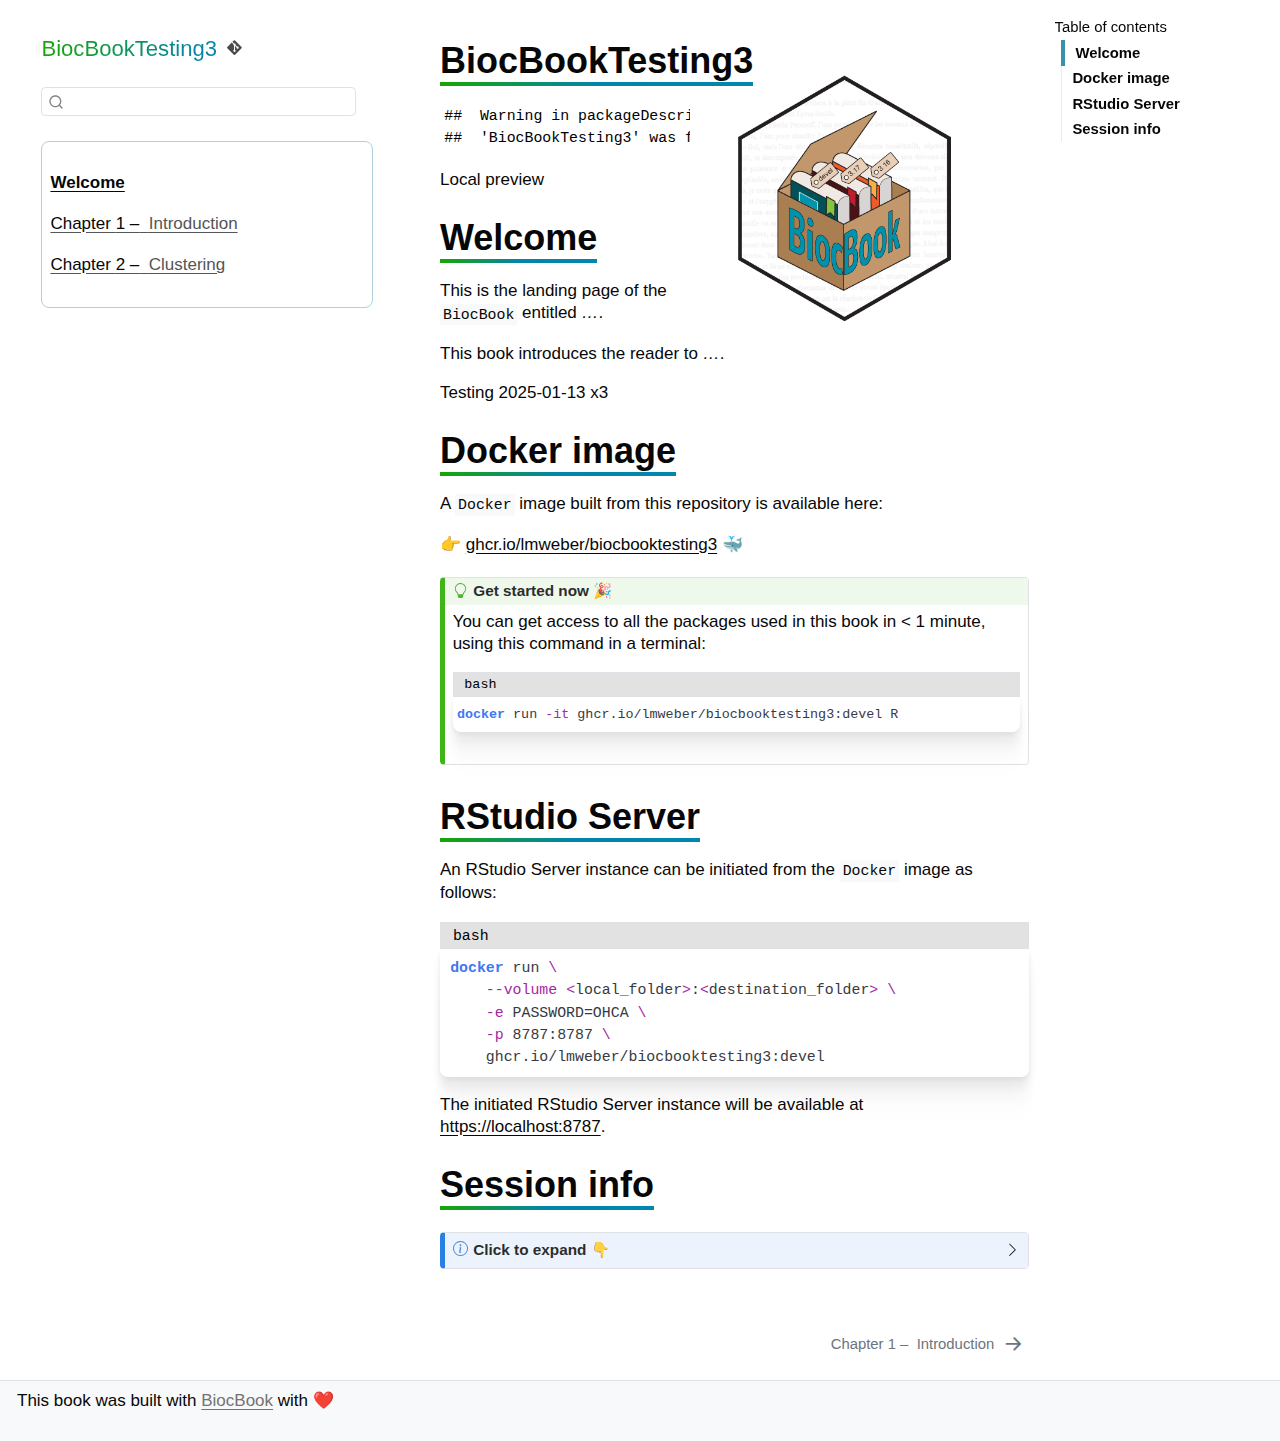
==== commit e83288df: "testing 2025-01-13 x3" ====
--- a/inst/docs/index.html
+++ b/inst/docs/index.html
@@ -200,7 +200,7 @@
 <section id="welcome" class="level1 unnumbered"><h1 class="unnumbered">Welcome</h1>
 <p>This is the landing page of the <code>BiocBook</code> entitled <em>…</em>.</p>
 <p>This book introduces the reader to <em>…</em>.</p>
-<p>Testing 2025-01-13</p>
+<p>Testing 2025-01-13 x3</p>
 </section><section id="docker-image" class="level1 unnumbered"><h1 class="unnumbered">Docker image</h1>
 <p>A <code>Docker</code> image built from this repository is available here:</p>
 <p>👉 <a href="https://ghcr.io/lmweber/biocbooktesting3">ghcr.io/lmweber/biocbooktesting3</a> 🐳</p>
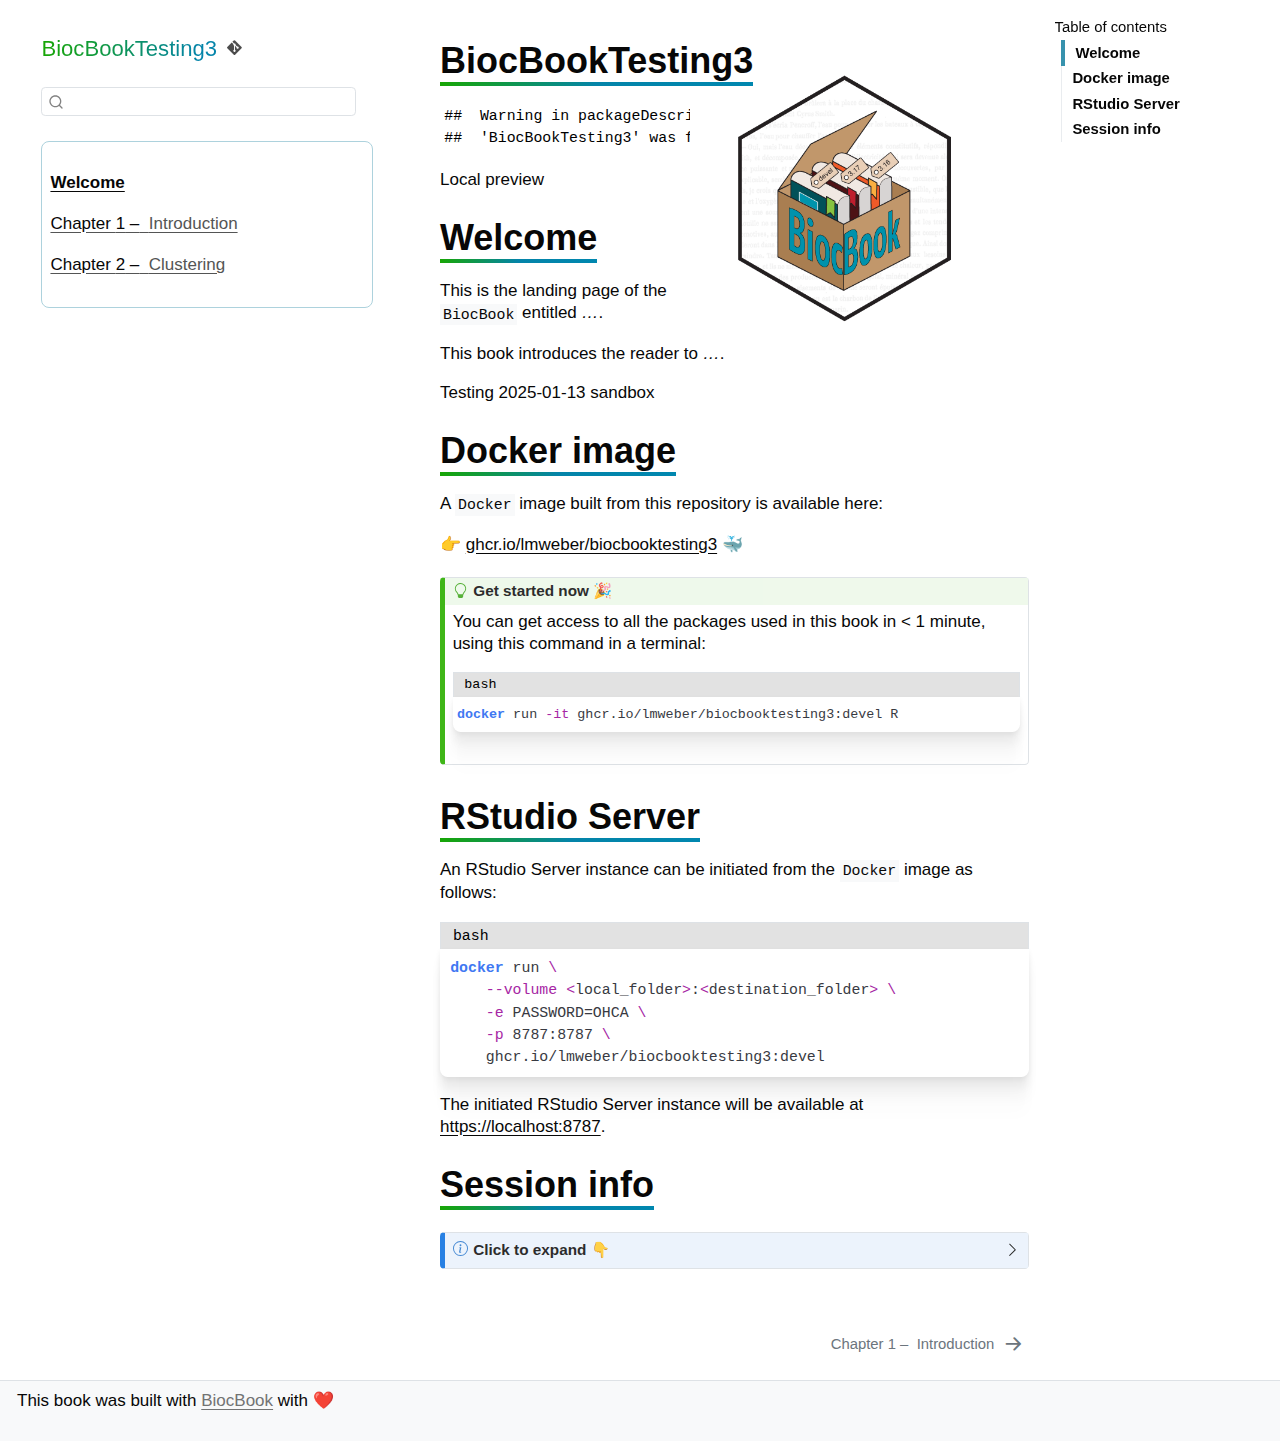
==== commit fbd5abf1: "testing sandbox branch" ====
--- a/inst/docs/index.html
+++ b/inst/docs/index.html
@@ -200,7 +200,7 @@
 <section id="welcome" class="level1 unnumbered"><h1 class="unnumbered">Welcome</h1>
 <p>This is the landing page of the <code>BiocBook</code> entitled <em>…</em>.</p>
 <p>This book introduces the reader to <em>…</em>.</p>
-<p>Testing 2025-01-13 x3</p>
+<p>Testing 2025-01-13 sandbox</p>
 </section><section id="docker-image" class="level1 unnumbered"><h1 class="unnumbered">Docker image</h1>
 <p>A <code>Docker</code> image built from this repository is available here:</p>
 <p>👉 <a href="https://ghcr.io/lmweber/biocbooktesting3">ghcr.io/lmweber/biocbooktesting3</a> 🐳</p>
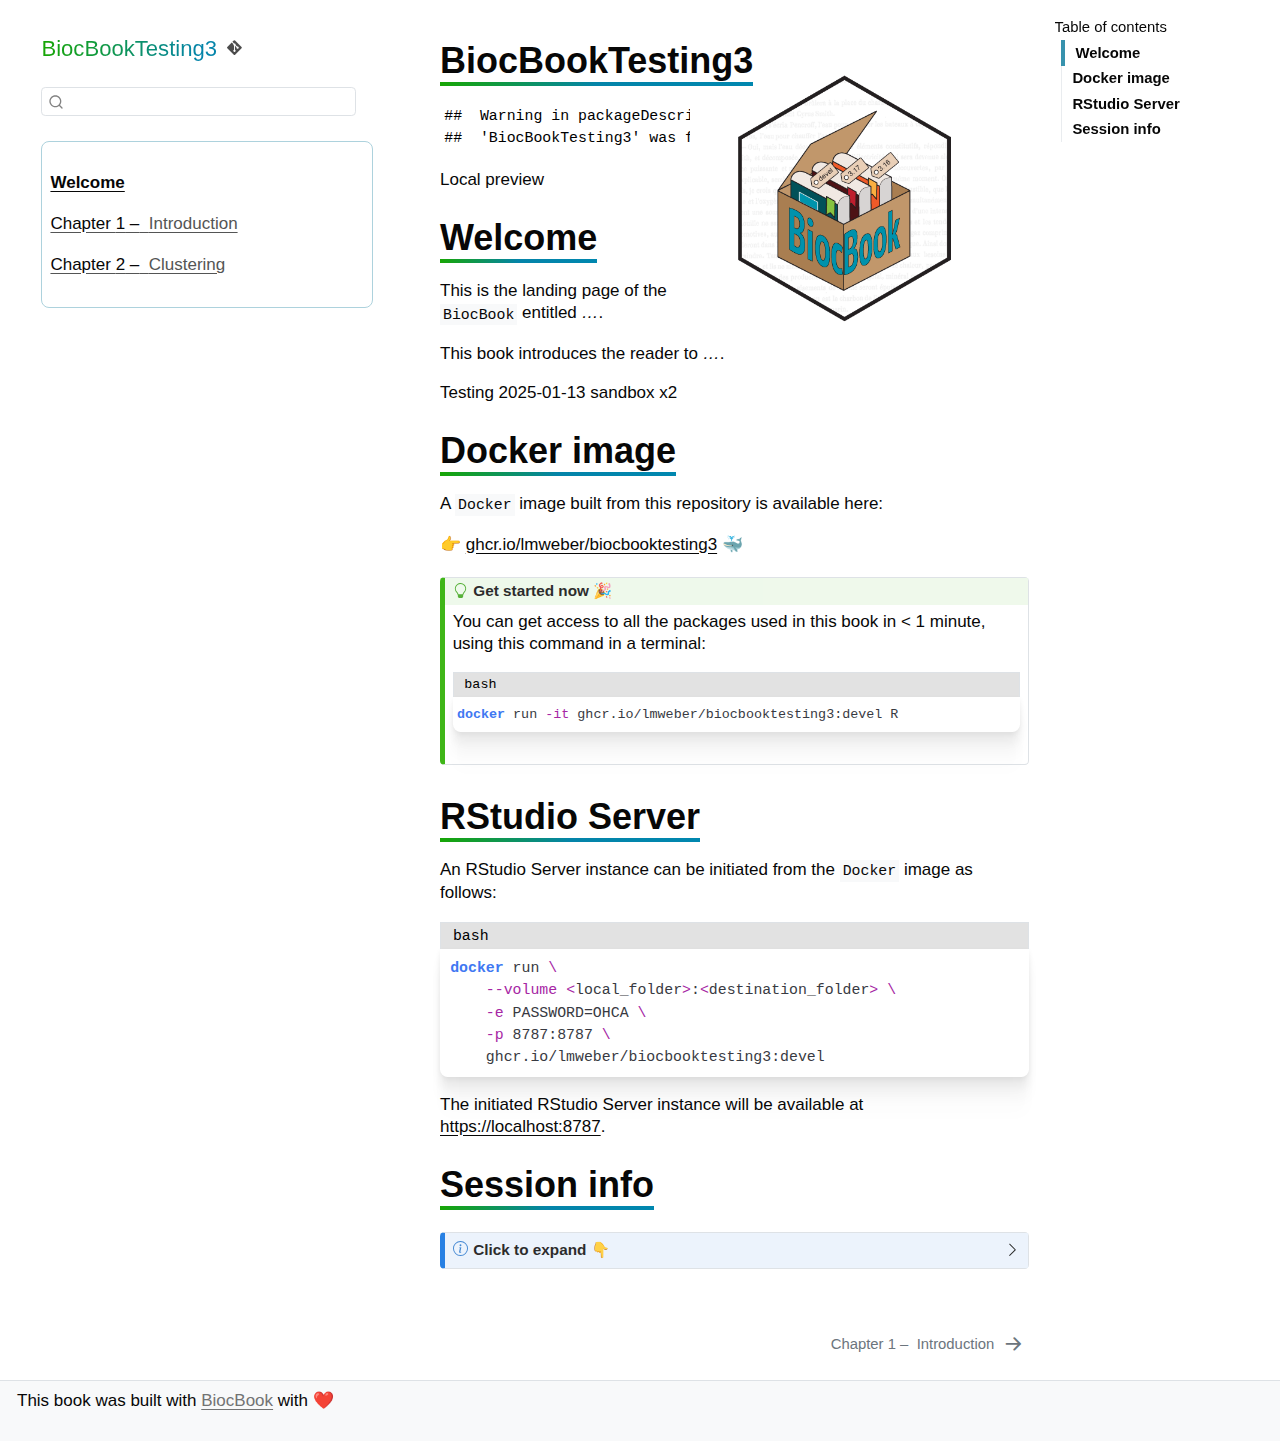
==== commit acc7e84a: "testing sandbox branch x2" ====
--- a/inst/docs/index.html
+++ b/inst/docs/index.html
@@ -200,7 +200,7 @@
 <section id="welcome" class="level1 unnumbered"><h1 class="unnumbered">Welcome</h1>
 <p>This is the landing page of the <code>BiocBook</code> entitled <em>…</em>.</p>
 <p>This book introduces the reader to <em>…</em>.</p>
-<p>Testing 2025-01-13 sandbox</p>
+<p>Testing 2025-01-13 sandbox x2</p>
 </section><section id="docker-image" class="level1 unnumbered"><h1 class="unnumbered">Docker image</h1>
 <p>A <code>Docker</code> image built from this repository is available here:</p>
 <p>👉 <a href="https://ghcr.io/lmweber/biocbooktesting3">ghcr.io/lmweber/biocbooktesting3</a> 🐳</p>
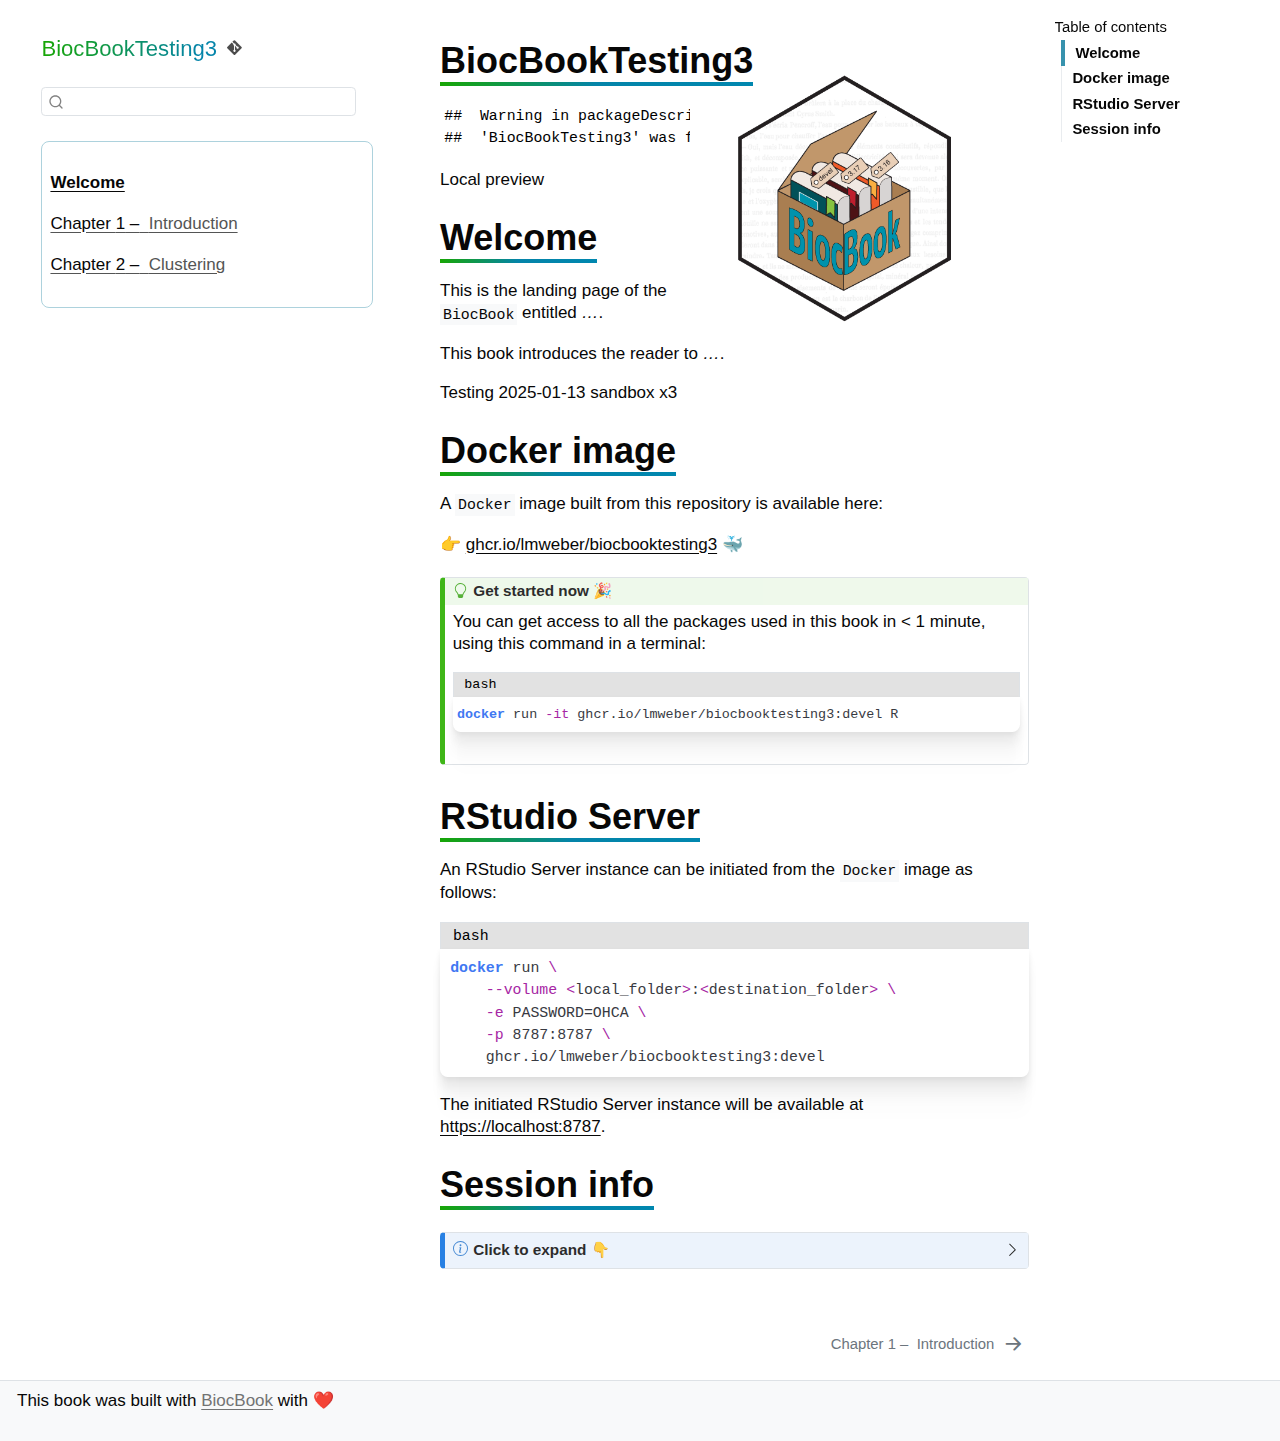
==== commit 366cf1f6: "testing sandbox branch x3" ====
--- a/inst/docs/index.html
+++ b/inst/docs/index.html
@@ -200,7 +200,7 @@
 <section id="welcome" class="level1 unnumbered"><h1 class="unnumbered">Welcome</h1>
 <p>This is the landing page of the <code>BiocBook</code> entitled <em>…</em>.</p>
 <p>This book introduces the reader to <em>…</em>.</p>
-<p>Testing 2025-01-13 sandbox x2</p>
+<p>Testing 2025-01-13 sandbox x3</p>
 </section><section id="docker-image" class="level1 unnumbered"><h1 class="unnumbered">Docker image</h1>
 <p>A <code>Docker</code> image built from this repository is available here:</p>
 <p>👉 <a href="https://ghcr.io/lmweber/biocbooktesting3">ghcr.io/lmweber/biocbooktesting3</a> 🐳</p>
